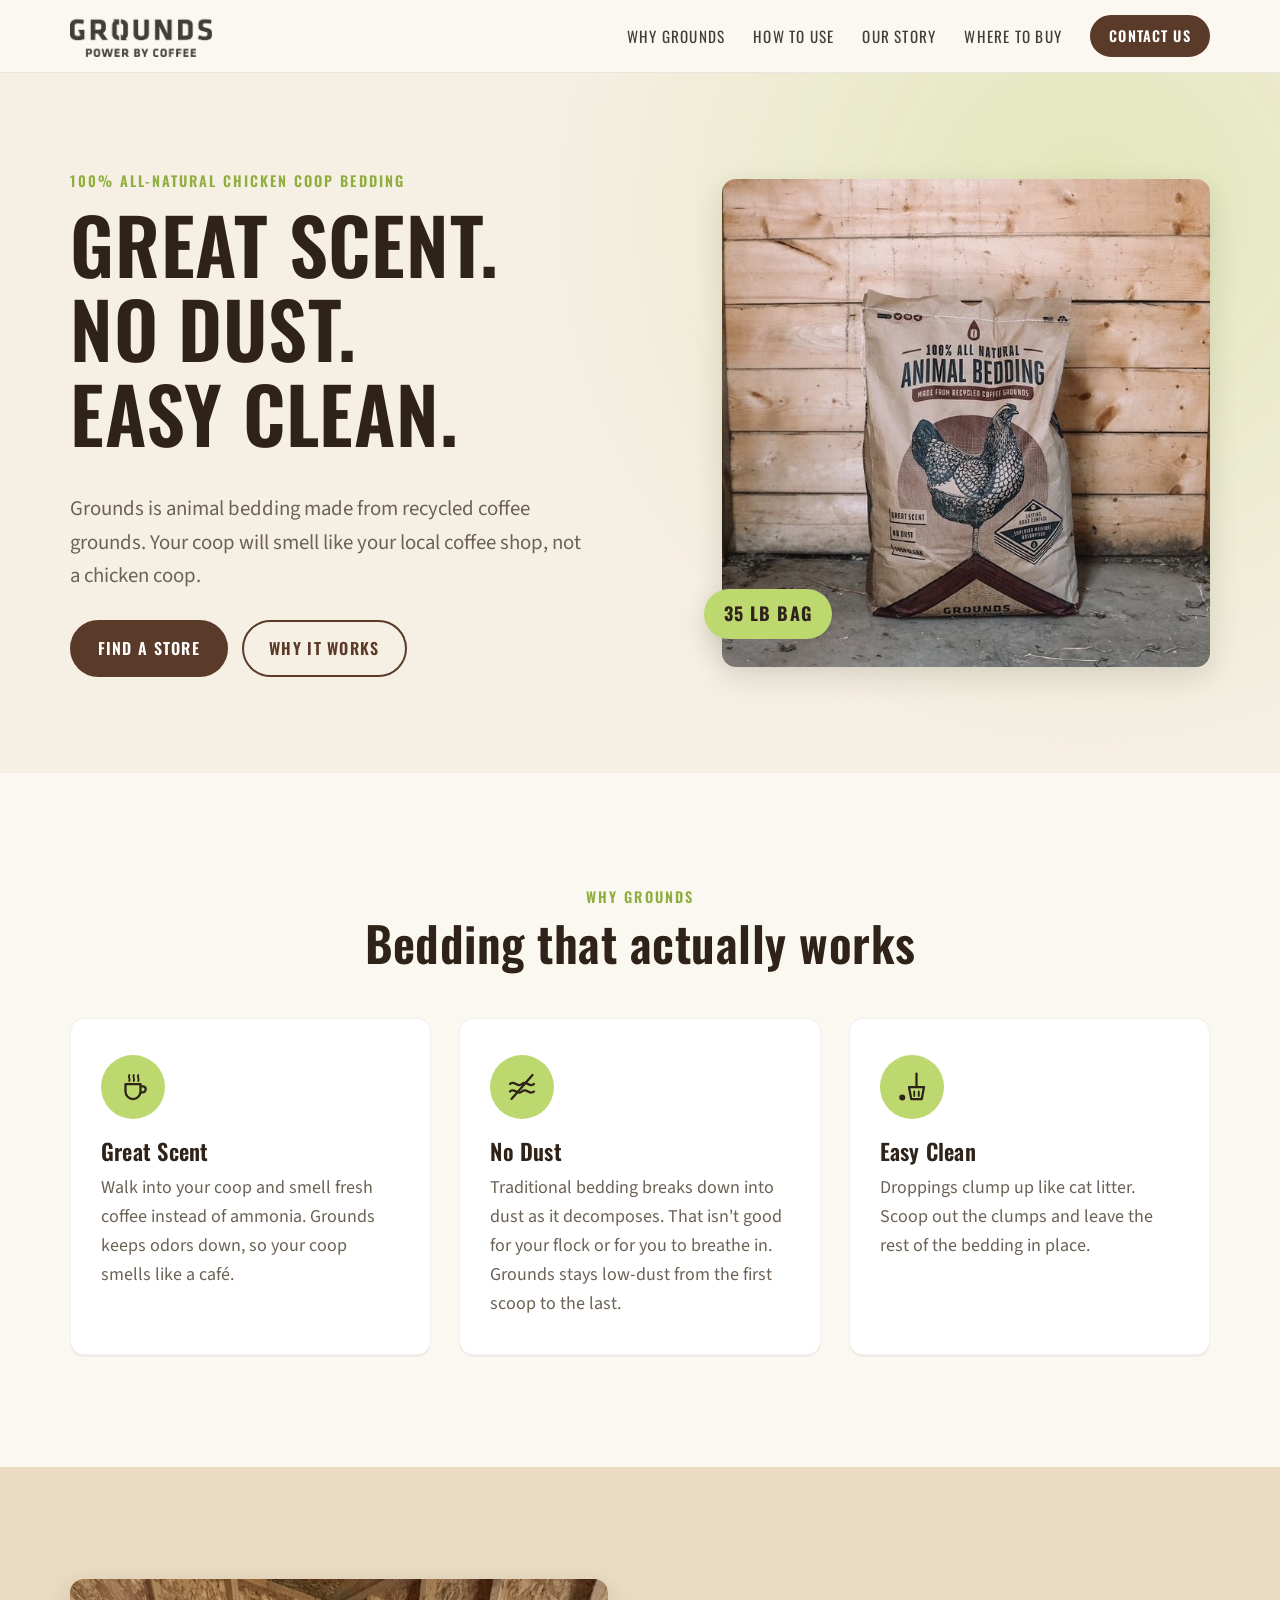
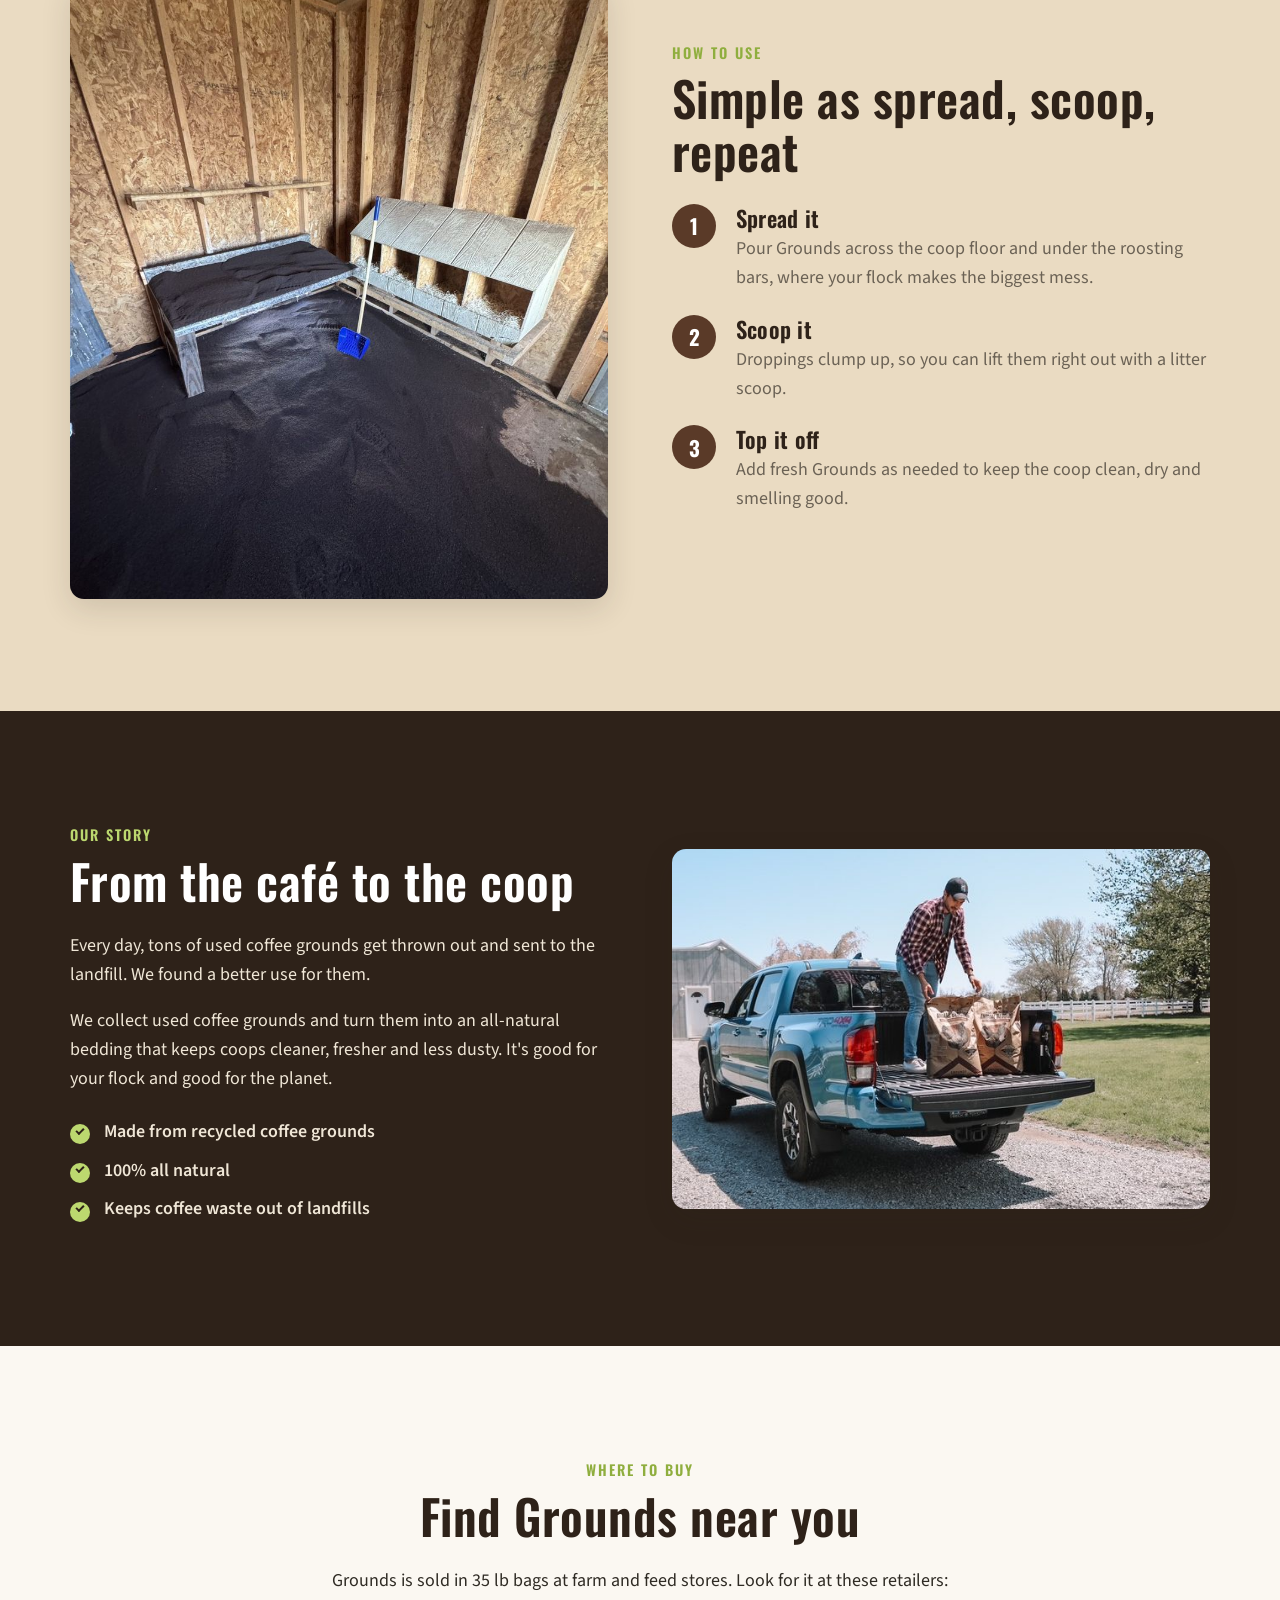
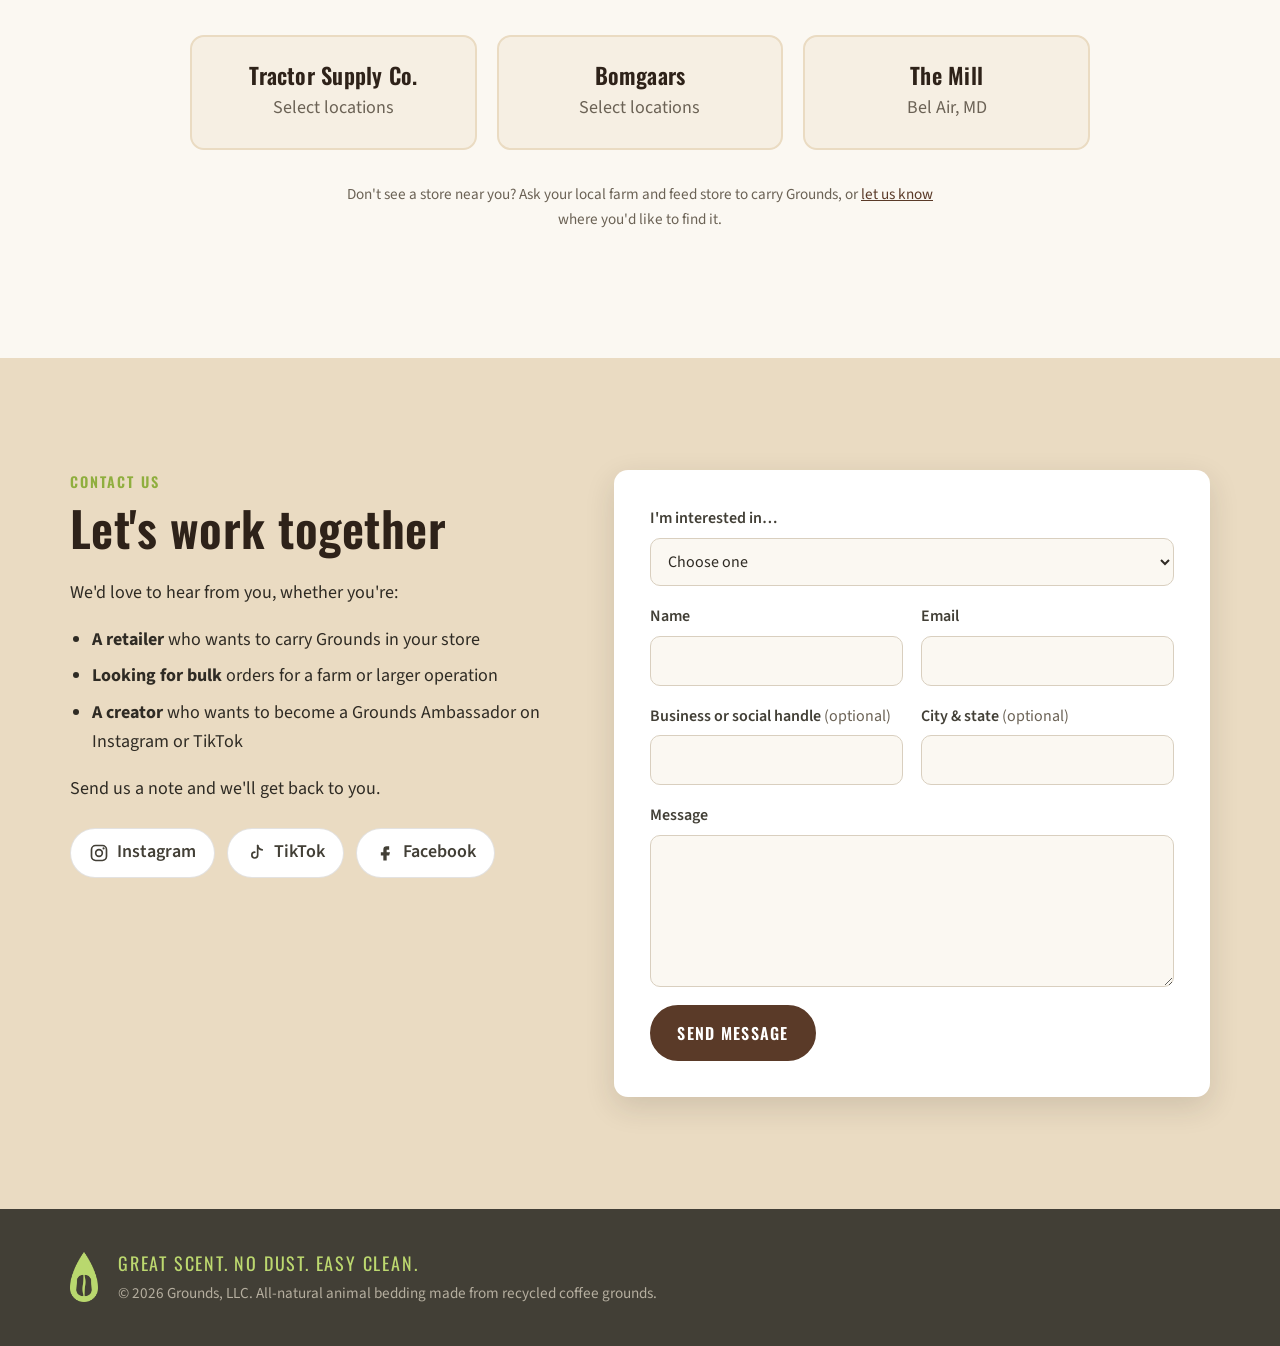
==== index.html @ e206a400 "Build first draft of Grounds Animal Bedding website Single-page site with hero, benefits, how-to-use" ====
<!doctype html>
<html lang="en">
<head>
  <meta charset="utf-8">
  <meta name="viewport" content="width=device-width, initial-scale=1">
  <title>Grounds Animal Bedding | Chicken Coop Bedding Made from Recycled Coffee Grounds</title>
  <meta name="description" content="Grounds is 100% all-natural chicken coop bedding made from recycled coffee grounds. Great scent, no dust, easy clean. Find it at your local farm and feed store.">
  <meta property="og:title" content="Grounds Animal Bedding | Great Scent. No Dust. Easy Clean.">
  <meta property="og:description" content="All-natural chicken coop bedding made from recycled coffee grounds.">
  <meta property="og:image" content="images/bag-in-barn.jpg">
  <link rel="icon" type="image/png" href="images/favicon.png">
  <link rel="apple-touch-icon" href="images/apple-touch-icon.png">
  <link rel="preconnect" href="https://fonts.googleapis.com">
  <link rel="preconnect" href="https://fonts.gstatic.com" crossorigin>
  <link href="https://fonts.googleapis.com/css2?family=Oswald:wght@500;600;700&family=Source+Sans+3:wght@400;600;700&display=swap" rel="stylesheet">
  <link rel="stylesheet" href="styles.css">
</head>
<body>

  <header class="site-header">
    <div class="wrap header-inner">
      <a href="#top" class="brand" aria-label="Grounds home">
        <img src="images/logo-wordmark.png" alt="Grounds — Power by Coffee" width="600" height="178">
      </a>
      <button class="menu-toggle" aria-expanded="false" aria-controls="site-nav">Menu</button>
      <nav id="site-nav" class="site-nav">
        <a href="#why">Why Grounds</a>
        <a href="#how">How to Use</a>
        <a href="#story">Our Story</a>
        <a href="#where">Where to Buy</a>
        <a href="#contact" class="btn btn-small">Contact Us</a>
      </nav>
    </div>
  </header>

  <main id="top">

    <!-- HERO -->
    <section class="hero">
      <div class="wrap hero-inner">
        <div class="hero-text">
          <p class="eyebrow">100% All-Natural Chicken Coop Bedding</p>
          <h1>Great Scent.<br>No Dust.<br>Easy Clean.</h1>
          <p class="lead">Grounds is animal bedding made from recycled coffee grounds. Your coop will smell like your local coffee shop, not a chicken coop.</p>
          <div class="hero-actions">
            <a href="#where" class="btn">Find a Store</a>
            <a href="#why" class="btn btn-ghost">Why It Works</a>
          </div>
        </div>
        <div class="hero-image">
          <img src="images/bag-in-barn.jpg" alt="A 35 lb bag of Grounds all-natural animal bedding in a barn" width="640" height="640">
          <span class="badge">35 lb bag</span>
        </div>
      </div>
    </section>

    <!-- BENEFITS -->
    <section id="why" class="section">
      <div class="wrap">
        <p class="eyebrow center">Why Grounds</p>
        <h2 class="center">Bedding that actually works</h2>
        <div class="benefits">
          <article class="benefit">
            <div class="benefit-icon" aria-hidden="true">
              <svg viewBox="0 0 48 48"><path d="M14 20h20v10a10 10 0 0 1-20 0z" fill="none" stroke="currentColor" stroke-width="3" stroke-linejoin="round"/><path d="M34 23h3a4 4 0 0 1 0 8h-3" fill="none" stroke="currentColor" stroke-width="3"/><path d="M19 8c-2 3 2 5 0 8M25 8c-2 3 2 5 0 8M31 8c-2 3 2 5 0 8" fill="none" stroke="currentColor" stroke-width="2.5" stroke-linecap="round"/></svg>
            </div>
            <h3>Great Scent</h3>
            <p>Walk into your coop and smell fresh coffee instead of ammonia. Grounds keeps odors down, so your coop smells like a café.</p>
          </article>
          <article class="benefit">
            <div class="benefit-icon" aria-hidden="true">
              <svg viewBox="0 0 48 48"><path d="M8 30c6-6 10 6 16 0s10 6 16 0" fill="none" stroke="currentColor" stroke-width="3" stroke-linecap="round"/><path d="M8 20c6-6 10 6 16 0s10 6 16 0" fill="none" stroke="currentColor" stroke-width="3" stroke-linecap="round"/><path d="M10 40 38 8" stroke="currentColor" stroke-width="3" stroke-linecap="round"/></svg>
            </div>
            <h3>No Dust</h3>
            <p>Traditional bedding breaks down into dust as it decomposes. That isn't good for your flock or for you to breathe in. Grounds stays low-dust from the first scoop to the last.</p>
          </article>
          <article class="benefit">
            <div class="benefit-icon" aria-hidden="true">
              <svg viewBox="0 0 48 48"><path d="M30 6v18" stroke="currentColor" stroke-width="3" stroke-linecap="round"/><path d="M20 24h20l-3 16H23z" fill="none" stroke="currentColor" stroke-width="3" stroke-linejoin="round"/><path d="M27 30v6M33 30v6" stroke="currentColor" stroke-width="2.5" stroke-linecap="round"/><circle cx="11" cy="38" r="4" fill="currentColor"/></svg>
            </div>
            <h3>Easy Clean</h3>
            <p>Droppings clump up like cat litter. Scoop out the clumps and leave the rest of the bedding in place.</p>
          </article>
        </div>
      </div>
    </section>

    <!-- HOW TO USE -->
    <section id="how" class="section section-kraft">
      <div class="wrap split">
        <div class="split-image">
          <img src="images/coop.jpg" alt="A chicken coop floor and roost board covered in dark Grounds bedding, with nesting boxes and a scoop" width="900" height="1200" loading="lazy">
        </div>
        <div class="split-text">
          <p class="eyebrow">How to Use</p>
          <h2>Simple as spread, scoop, repeat</h2>
          <ol class="steps">
            <li>
              <h3>Spread it</h3>
              <p>Pour Grounds across the coop floor and under the roosting bars, where your flock makes the biggest mess.</p>
            </li>
            <li>
              <h3>Scoop it</h3>
              <p>Droppings clump up, so you can lift them right out with a litter scoop.</p>
            </li>
            <li>
              <h3>Top it off</h3>
              <p>Add fresh Grounds as needed to keep the coop clean, dry and smelling good.</p>
            </li>
          </ol>
        </div>
      </div>
    </section>

    <!-- STORY -->
    <section id="story" class="section section-dark">
      <div class="wrap split split-reverse">
        <div class="split-text">
          <p class="eyebrow eyebrow-light">Our Story</p>
          <h2>From the café to the coop</h2>
          <p>Every day, tons of used coffee grounds get thrown out and sent to the landfill. We found a better use for them.</p>
          <p>We collect used coffee grounds and turn them into an all-natural bedding that keeps coops cleaner, fresher and less dusty. It's good for your flock and good for the planet.</p>
          <ul class="checks">
            <li>Made from recycled coffee grounds</li>
            <li>100% all natural</li>
            <li>Keeps coffee waste out of landfills</li>
          </ul>
        </div>
        <div class="split-image">
          <img src="images/truck.jpg" alt="Loading bags of Grounds animal bedding into a pickup truck at a farm" width="640" height="428" loading="lazy">
        </div>
      </div>
    </section>

    <!-- WHERE TO BUY -->
    <section id="where" class="section">
      <div class="wrap">
        <p class="eyebrow center">Where to Buy</p>
        <h2 class="center">Find Grounds near you</h2>
        <p class="center narrow">Grounds is sold in 35 lb bags at farm and feed stores. Look for it at these retailers:</p>
        <!-- EDIT: update this list as you add retailers -->
        <ul class="stores">
          <li class="store">
            <h3>Tractor Supply Co.</h3>
            <p>Select locations</p>
          </li>
          <li class="store">
            <h3>Bomgaars</h3>
            <p>Select locations</p>
          </li>
          <li class="store">
            <h3>The Mill</h3>
            <p>Bel Air, MD</p>
          </li>
        </ul>
        <p class="center narrow small">Don't see a store near you? Ask your local farm and feed store to carry Grounds, or <a href="#contact">let us know</a> where you'd like to find it.</p>
      </div>
    </section>

    <!-- CONTACT -->
    <section id="contact" class="section section-kraft">
      <div class="wrap contact">
        <div class="contact-intro">
          <p class="eyebrow">Contact Us</p>
          <h2>Let's work together</h2>
          <p>We'd love to hear from you, whether you're:</p>
          <ul class="paths">
            <li><strong>A retailer</strong> who wants to carry Grounds in your store</li>
            <li><strong>Looking for bulk</strong> orders for a farm or larger operation</li>
            <li><strong>A creator</strong> who wants to become a Grounds Ambassador on Instagram or TikTok</li>
          </ul>
          <p>Send us a note and we'll get back to you.</p>
          <div class="social">
            <!-- EDIT: replace # with your real profile links -->
            <a href="#" aria-label="Grounds on Instagram">
              <svg viewBox="0 0 24 24"><rect x="3" y="3" width="18" height="18" rx="5" fill="none" stroke="currentColor" stroke-width="2"/><circle cx="12" cy="12" r="4" fill="none" stroke="currentColor" stroke-width="2"/><circle cx="17.5" cy="6.5" r="1.3" fill="currentColor"/></svg>
              Instagram
            </a>
            <a href="#" aria-label="Grounds on TikTok">
              <svg viewBox="0 0 24 24"><path d="M14 3v11.5a3.5 3.5 0 1 1-3.5-3.5" fill="none" stroke="currentColor" stroke-width="2" stroke-linecap="round"/><path d="M14 3c.5 3 2.5 5 5.5 5.2" fill="none" stroke="currentColor" stroke-width="2" stroke-linecap="round"/></svg>
              TikTok
            </a>
            <a href="#" aria-label="Grounds on Facebook">
              <svg viewBox="0 0 24 24"><path d="M14 8h3V4h-3a4 4 0 0 0-4 4v3H7v4h3v6h4v-6h3l1-4h-4V8z" fill="currentColor"/></svg>
              Facebook
            </a>
          </div>
        </div>

        <form class="contact-form" name="contact" method="POST" action="/thanks.html" data-netlify="true" netlify-honeypot="company-website">
          <input type="hidden" name="form-name" value="contact">
          <p class="hidden-field"><label>Leave this empty: <input name="company-website"></label></p>

          <label>
            I'm interested in…
            <select name="interest" required>
              <option value="" disabled selected>Choose one</option>
              <option>Selling Grounds in my store</option>
              <option>Bulk orders</option>
              <option>Becoming an ambassador</option>
              <option>Something else</option>
            </select>
          </label>
          <div class="form-row">
            <label>Name <input type="text" name="name" autocomplete="name" required></label>
            <label>Email <input type="email" name="email" autocomplete="email" required></label>
          </div>
          <div class="form-row">
            <label><span>Business or social handle <span class="opt">(optional)</span></span> <input type="text" name="business"></label>
            <label><span>City &amp; state <span class="opt">(optional)</span></span> <input type="text" name="location" autocomplete="address-level2"></label>
          </div>
          <label>Message <textarea name="message" rows="5" required></textarea></label>
          <button type="submit" class="btn">Send Message</button>
        </form>
      </div>
    </section>

  </main>

  <footer class="site-footer">
    <div class="wrap footer-inner">
      <img src="images/logo-mark.png" alt="" class="footer-mark" width="200" height="356">
      <div>
        <p class="footer-motto">Great Scent. No Dust. Easy Clean.</p>
        <p class="small">&copy; <span id="year">2026</span> Grounds, LLC. All-natural animal bedding made from recycled coffee grounds.</p>
      </div>
    </div>
  </footer>

  <script>
    // Mobile menu
    const toggle = document.querySelector('.menu-toggle');
    const nav = document.getElementById('site-nav');
    toggle.addEventListener('click', () => {
      const open = nav.classList.toggle('open');
      toggle.setAttribute('aria-expanded', open);
    });
    nav.querySelectorAll('a').forEach(a => a.addEventListener('click', () => {
      nav.classList.remove('open');
      toggle.setAttribute('aria-expanded', 'false');
    }));
    document.getElementById('year').textContent = new Date().getFullYear();
  </script>
</body>
</html>
---- styles.css ----
/* ==========================================================
   Grounds Animal Bedding — site styles
   Brand colours pulled from the logo and the bag.
   ========================================================== */
:root {
  --charcoal: #423f36;   /* logo wordmark */
  --coffee: #5a3a28;     /* bag banner brown */
  --coffee-dark: #2e2219;
  --lime: #bcd86f;       /* logo drop */
  --lime-dark: #8fae3e;
  --kraft: #eadbc2;      /* bag paper */
  --kraft-light: #f6efe3;
  --cream: #fbf8f2;
  --text: #2f2b24;
  --muted: #6b6255;
  --radius: 14px;
  --shadow: 0 10px 30px rgba(46, 34, 25, .14);
  --head: "Oswald", "Arial Narrow", sans-serif;
  --body: "Source Sans 3", system-ui, -apple-system, "Segoe UI", sans-serif;
}

*, *::before, *::after { box-sizing: border-box; }
html { scroll-behavior: smooth; scroll-padding-top: 80px; }
body {
  margin: 0;
  font-family: var(--body);
  font-size: 1.125rem;
  line-height: 1.6;
  color: var(--text);
  background: var(--cream);
}
img { max-width: 100%; height: auto; display: block; }
a { color: var(--coffee); }
h1, h2, h3 {
  font-family: var(--head);
  font-weight: 600;
  line-height: 1.1;
  color: var(--coffee-dark);
  margin: 0 0 .5em;
  letter-spacing: .01em;
}
h1 { font-size: clamp(2.8rem, 7vw, 4.8rem); text-transform: uppercase; }
h2 { font-size: clamp(2rem, 4.5vw, 3rem); }
h3 { font-size: 1.4rem; }
p { margin: 0 0 1em; }

.wrap { width: min(1140px, 100% - 32px); margin-inline: auto; }
.center { text-align: center; }
.narrow { max-width: 620px; margin-inline: auto; }
.small { font-size: .95rem; color: var(--muted); }

.eyebrow {
  font-family: var(--head);
  text-transform: uppercase;
  letter-spacing: .14em;
  font-size: .9rem;
  font-weight: 600;
  color: var(--lime-dark);
  margin-bottom: .6em;
}
.eyebrow-light { color: var(--lime); }

/* Buttons */
.btn {
  display: inline-block;
  font-family: var(--head);
  text-transform: uppercase;
  letter-spacing: .08em;
  font-weight: 600;
  font-size: 1rem;
  padding: .85em 1.6em;
  border-radius: 999px;
  border: 2px solid var(--coffee);
  background: var(--coffee);
  color: #fff;
  text-decoration: none;
  cursor: pointer;
  transition: background .2s, color .2s, transform .2s;
}
.btn:hover { background: var(--coffee-dark); border-color: var(--coffee-dark); transform: translateY(-1px); }
.btn-ghost { background: transparent; color: var(--coffee); }
.btn-ghost:hover { background: var(--coffee); color: #fff; }
.btn-small { padding: .55em 1.2em; font-size: .9rem; }

/* Header */
.site-header {
  position: sticky; top: 0; z-index: 10;
  background: rgba(251, 248, 242, .95);
  backdrop-filter: blur(6px);
  border-bottom: 1px solid rgba(66, 63, 54, .1);
}
.header-inner { display: flex; align-items: center; justify-content: space-between; height: 72px; }
.brand img { height: 42px; width: auto; }
.site-nav { display: flex; align-items: center; gap: 28px; }
.site-nav a:not(.btn) {
  font-family: var(--head); text-transform: uppercase; letter-spacing: .08em;
  font-size: .95rem; color: var(--charcoal); text-decoration: none;
}
.site-nav a:not(.btn):hover { color: var(--lime-dark); }
.site-nav .btn { color: #fff; }
.menu-toggle {
  display: none;
  font-family: var(--head); text-transform: uppercase; letter-spacing: .08em;
  background: none; border: 2px solid var(--charcoal); border-radius: 8px;
  padding: .4em .9em; color: var(--charcoal); font-size: .95rem; cursor: pointer;
}

/* Hero */
.hero {
  background:
    radial-gradient(circle at 85% 20%, rgba(188, 216, 111, .35), transparent 45%),
    var(--kraft-light);
  padding: clamp(48px, 8vw, 96px) 0;
}
.hero-inner { display: grid; grid-template-columns: 1.1fr .9fr; gap: 56px; align-items: center; }
.lead { font-size: 1.3rem; color: var(--muted); max-width: 520px; }
.hero-actions { display: flex; flex-wrap: wrap; gap: 14px; margin-top: 28px; }
.hero-image { position: relative; }
.hero-image img { border-radius: var(--radius); box-shadow: var(--shadow); width: 100%; }
.badge {
  position: absolute; left: -18px; bottom: 28px;
  background: var(--lime); color: var(--coffee-dark);
  font-family: var(--head); font-weight: 700; text-transform: uppercase; letter-spacing: .06em;
  padding: .6em 1.1em; border-radius: 999px; box-shadow: var(--shadow);
}

/* Sections */
.section { padding: clamp(64px, 9vw, 112px) 0; }
.section-kraft { background: var(--kraft); }
.section-dark { background: var(--coffee-dark); color: #efe6d6; }
.section-dark h2 { color: #fff; }

/* Benefits */
.benefits { display: grid; grid-template-columns: repeat(3, 1fr); gap: 28px; margin-top: 48px; }
.benefit {
  background: #fff; border-radius: var(--radius); padding: 36px 30px;
  box-shadow: 0 2px 0 rgba(66, 63, 54, .06); border: 1px solid rgba(66, 63, 54, .08);
}
.benefit p { color: var(--muted); margin: 0; }
.benefit-icon {
  width: 64px; height: 64px; border-radius: 50%;
  background: var(--lime); color: var(--coffee-dark);
  display: grid; place-items: center; margin-bottom: 20px;
}
.benefit-icon svg { width: 36px; height: 36px; }

/* Split layout */
.split { display: grid; grid-template-columns: 1fr 1fr; gap: 64px; align-items: center; }
.split-image img { border-radius: var(--radius); box-shadow: var(--shadow); width: 100%; }
#how .split-image img { max-height: 620px; object-fit: cover; }

.steps { list-style: none; padding: 0; margin: 28px 0 0; counter-reset: step; }
.steps li { position: relative; padding-left: 64px; margin-bottom: 24px; counter-increment: step; }
.steps li::before {
  content: counter(step);
  position: absolute; left: 0; top: -2px;
  width: 44px; height: 44px; border-radius: 50%;
  background: var(--coffee); color: #fff;
  font-family: var(--head); font-weight: 700; font-size: 1.3rem;
  display: grid; place-items: center;
}
.steps h3 { margin-bottom: .2em; }
.steps p { margin: 0; color: var(--muted); }

.checks { list-style: none; padding: 0; margin: 24px 0 0; }
.checks li { padding-left: 34px; position: relative; margin-bottom: 10px; font-weight: 600; }
.checks li::before {
  content: ""; position: absolute; left: 0; top: .35em;
  width: 20px; height: 20px; border-radius: 50%; background: var(--lime);
  -webkit-mask: none;
}
.checks li::after {
  content: ""; position: absolute; left: 6px; top: .55em;
  width: 8px; height: 5px; border-left: 2.5px solid var(--coffee-dark); border-bottom: 2.5px solid var(--coffee-dark);
  transform: rotate(-45deg);
}

/* Stores */
.stores {
  list-style: none; padding: 0; margin: 40px auto 32px;
  display: grid; grid-template-columns: repeat(auto-fit, minmax(220px, 1fr)); gap: 20px;
  max-width: 900px;
}
.store {
  background: var(--kraft-light); border: 2px solid var(--kraft);
  border-radius: var(--radius); padding: 26px; text-align: center;
}
.store h3 { margin-bottom: .25em; }
.store p { margin: 0; color: var(--muted); }

/* Contact */
.contact { display: grid; grid-template-columns: .9fr 1.1fr; gap: 56px; align-items: start; }
.paths { padding-left: 1.2em; margin: 0 0 1em; }
.paths li { margin-bottom: 8px; }
.social { display: flex; flex-wrap: wrap; gap: 12px; margin-top: 24px; }
.social a {
  display: inline-flex; align-items: center; gap: 8px;
  background: #fff; color: var(--charcoal); text-decoration: none;
  padding: .55em 1em; border-radius: 999px; font-weight: 600;
  border: 1px solid rgba(66, 63, 54, .15);
}
.social a:hover { background: var(--charcoal); color: #fff; }
.social svg { width: 20px; height: 20px; }

.contact-form {
  background: #fff; border-radius: var(--radius); padding: 36px; box-shadow: var(--shadow);
  display: grid; gap: 18px;
}
.contact-form label { display: grid; gap: 6px; font-weight: 600; font-size: 1rem; color: var(--charcoal); }
.contact-form .opt { font-weight: 400; color: var(--muted); }
.contact-form input, .contact-form select, .contact-form textarea {
  font: inherit; font-weight: 400; color: var(--text);
  padding: .7em .85em; border: 1.5px solid #d9cfbf; border-radius: 10px; background: var(--cream);
  width: 100%;
}
.contact-form input:focus, .contact-form select:focus, .contact-form textarea:focus {
  outline: none; border-color: var(--lime-dark); box-shadow: 0 0 0 3px rgba(188, 216, 111, .4);
}
.form-row { display: grid; grid-template-columns: 1fr 1fr; gap: 18px; }
.contact-form .btn { justify-self: start; }
.hidden-field { position: absolute; left: -9999px; }

/* Footer */
.site-footer { background: var(--charcoal); color: #d8d2c4; padding: 40px 0; }
.footer-inner { display: flex; align-items: center; gap: 20px; }
.footer-mark { width: 28px; height: auto; }
.footer-motto { font-family: var(--head); text-transform: uppercase; letter-spacing: .1em; color: var(--lime); margin: 0 0 4px; }
.site-footer .small { color: #b5ae9f; margin: 0; }

/* ---------- Responsive ---------- */
@media (max-width: 900px) {
  .hero-inner, .split, .contact { grid-template-columns: 1fr; gap: 40px; }
  .hero-image { max-width: 460px; }
  .benefits { grid-template-columns: 1fr; }
  .split-reverse .split-image { order: -1; }
  #how .split-image img { max-height: 420px; }
}
@media (max-width: 760px) {
  .menu-toggle { display: block; }
  .site-nav {
    display: none; position: absolute; top: 72px; left: 0; right: 0;
    flex-direction: column; gap: 0; background: var(--cream);
    border-bottom: 1px solid rgba(66, 63, 54, .1); padding: 8px 16px 20px;
  }
  .site-nav.open { display: flex; }
  .site-nav a:not(.btn) { padding: 14px 0; width: 100%; border-bottom: 1px solid rgba(66, 63, 54, .08); }
  .site-nav .btn { margin-top: 14px; }
  .form-row { grid-template-columns: 1fr; }
  .contact-form { padding: 24px; }
  .badge { left: 12px; }
}
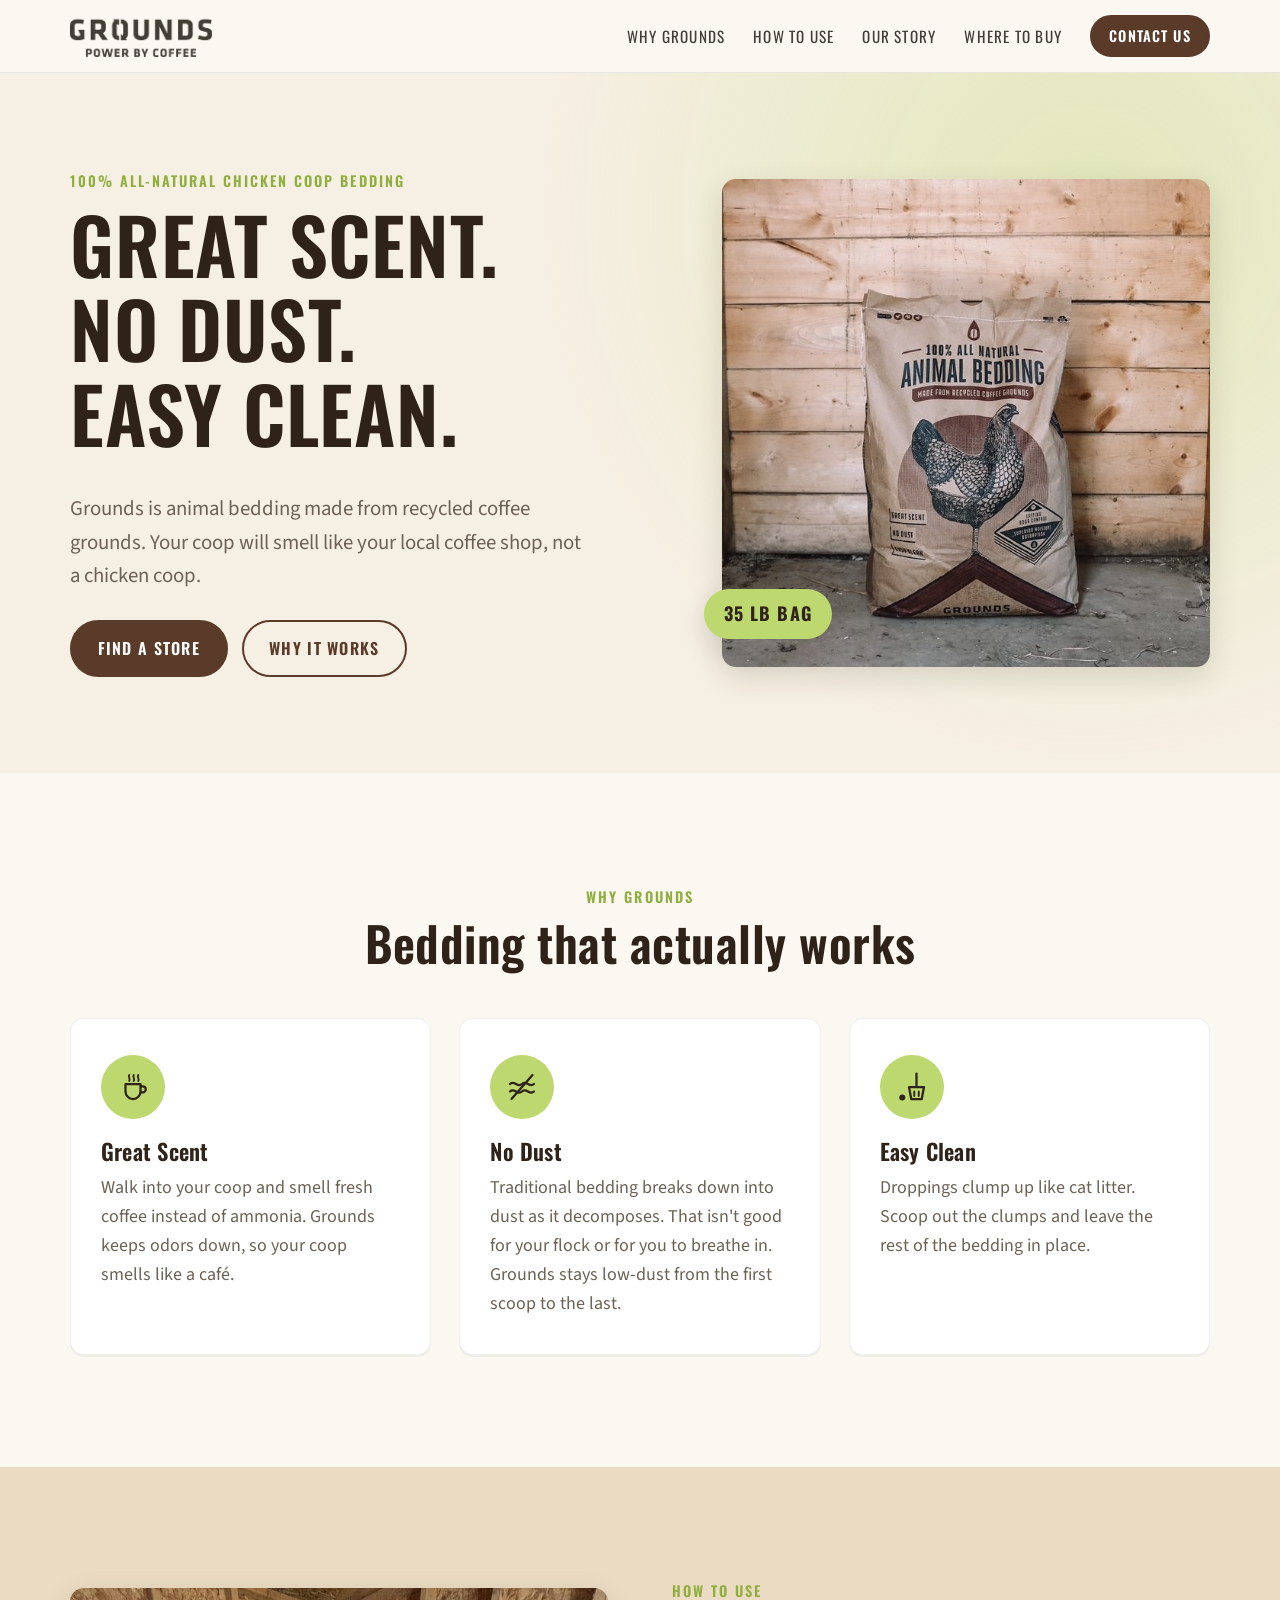
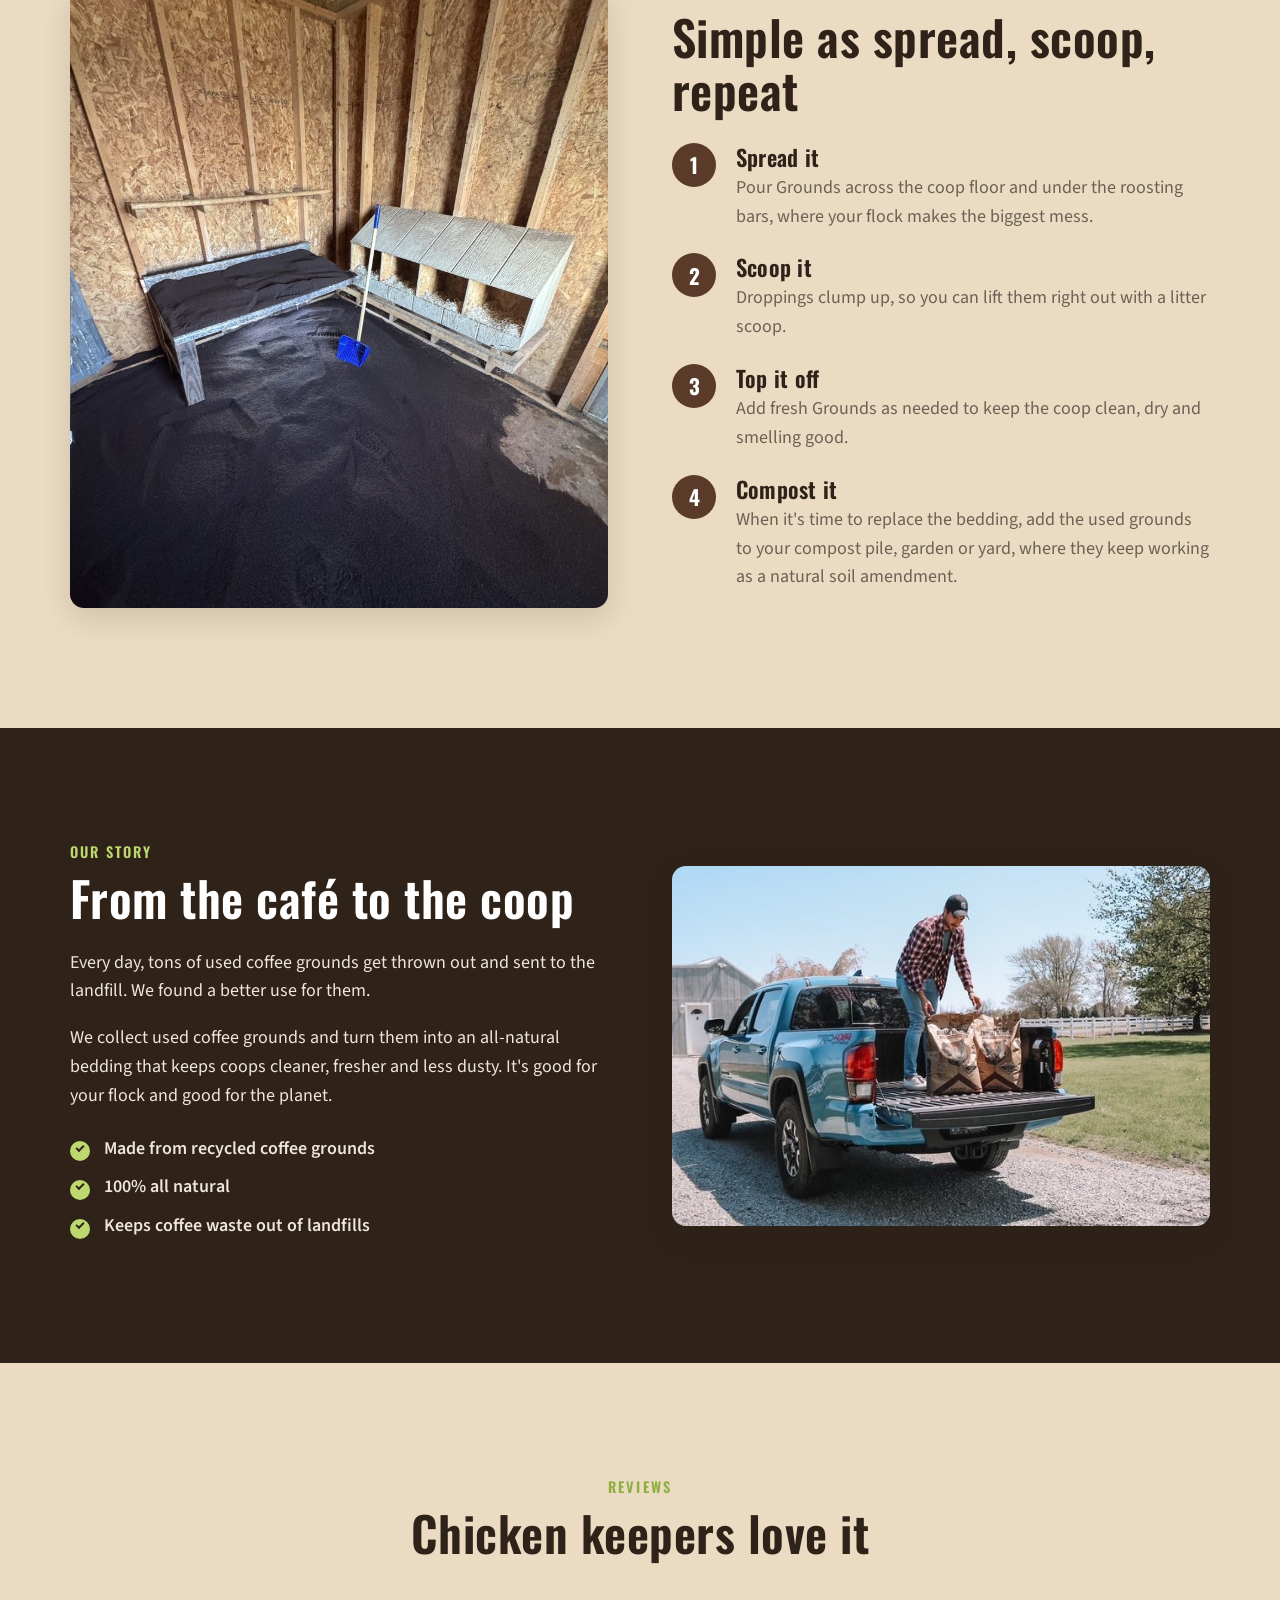
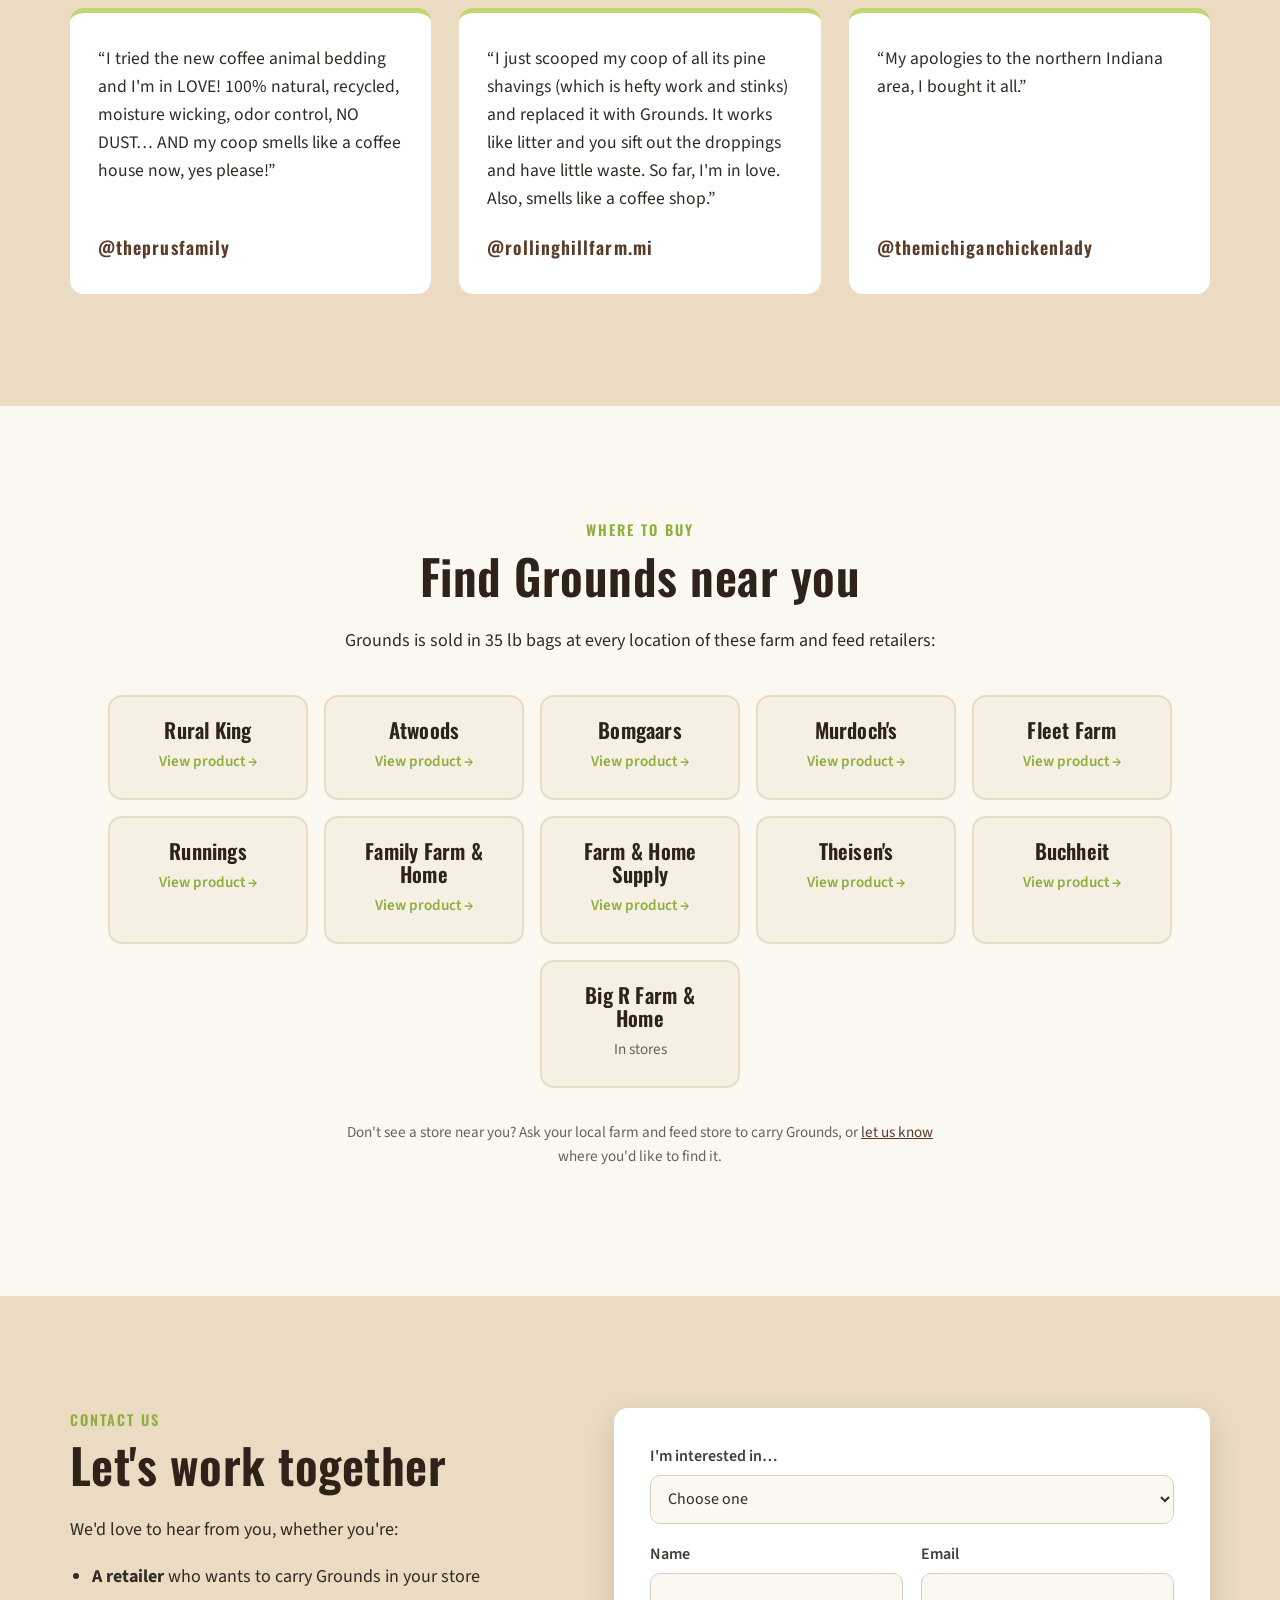
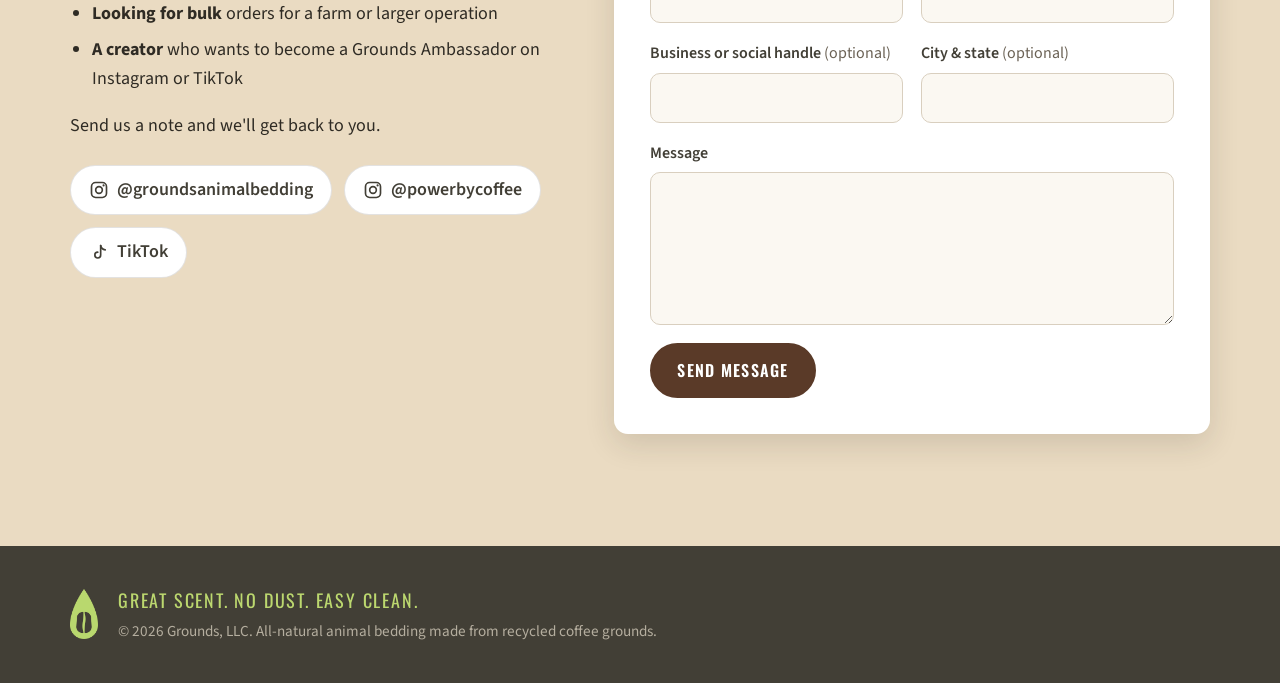
==== commit b034b41b: "Use real retailer list, social links and customer reviews from current site Co-Authored-By: Claude O" ====
--- a/index.html
+++ b/index.html
@@ -107,6 +107,10 @@
               <h3>Top it off</h3>
               <p>Add fresh Grounds as needed to keep the coop clean, dry and smelling good.</p>
             </li>
+            <li>
+              <h3>Compost it</h3>
+              <p>When it's time to replace the bedding, add the used grounds to your compost pile, garden or yard, where they keep working as a natural soil amendment.</p>
+            </li>
           </ol>
         </div>
       </div>
@@ -132,26 +136,47 @@
       </div>
     </section>
 
+    <!-- REVIEWS -->
+    <section id="reviews" class="section section-kraft">
+      <div class="wrap">
+        <p class="eyebrow center">Reviews</p>
+        <h2 class="center">Chicken keepers love it</h2>
+        <div class="reviews">
+          <figure class="review">
+            <blockquote>&ldquo;I tried the new coffee animal bedding and I'm in LOVE! 100% natural, recycled, moisture wicking, odor control, NO DUST&hellip; AND my coop smells like a coffee house now, yes please!&rdquo;</blockquote>
+            <figcaption>@theprusfamily</figcaption>
+          </figure>
+          <figure class="review">
+            <blockquote>&ldquo;I just scooped my coop of all its pine shavings (which is hefty work and stinks) and replaced it with Grounds. It works like litter and you sift out the droppings and have little waste. So far, I'm in love. Also, smells like a coffee shop.&rdquo;</blockquote>
+            <figcaption>@rollinghillfarm.mi</figcaption>
+          </figure>
+          <figure class="review">
+            <blockquote>&ldquo;My apologies to the northern Indiana area, I bought it all.&rdquo;</blockquote>
+            <figcaption>@themichiganchickenlady</figcaption>
+          </figure>
+        </div>
+      </div>
+    </section>
+
     <!-- WHERE TO BUY -->
     <section id="where" class="section">
       <div class="wrap">
         <p class="eyebrow center">Where to Buy</p>
         <h2 class="center">Find Grounds near you</h2>
-        <p class="center narrow">Grounds is sold in 35 lb bags at farm and feed stores. Look for it at these retailers:</p>
+        <p class="center narrow">Grounds is sold in 35 lb bags at every location of these farm and feed retailers:</p>
         <!-- EDIT: update this list as you add retailers -->
         <ul class="stores">
-          <li class="store">
-            <h3>Tractor Supply Co.</h3>
-            <p>Select locations</p>
-          </li>
-          <li class="store">
-            <h3>Bomgaars</h3>
-            <p>Select locations</p>
-          </li>
-          <li class="store">
-            <h3>The Mill</h3>
-            <p>Bel Air, MD</p>
-          </li>
+          <li class="store"><a href="https://www.ruralking.com/grounds-recycled-coffee-animal-bedding-35-lbs-f3500000" target="_blank" rel="noopener"><h3>Rural King</h3><span>View product &rarr;</span></a></li>
+          <li class="store"><a href="https://www.atwoods.com/farm-animals/farm-animal-care/bedding--straw/grounds-animal-coffee-bedding--35-lb/" target="_blank" rel="noopener"><h3>Atwoods</h3><span>View product &rarr;</span></a></li>
+          <li class="store"><a href="https://www.bomgaars.com/oi-75280.html" target="_blank" rel="noopener"><h3>Bomgaars</h3><span>View product &rarr;</span></a></li>
+          <li class="store"><a href="https://www.murdochs.com/products/pets-livestock/chicken-poultry-supplies/poultry-coops-accessories/bedding-odor-control/grounds-100-all-natural-animal-bedding/" target="_blank" rel="noopener"><h3>Murdoch's</h3><span>View product &rarr;</span></a></li>
+          <li class="store"><a href="https://www.fleetfarm.com/detail/grounds-coffee-animal-bedding-35-lbs/0000101990512" target="_blank" rel="noopener"><h3>Fleet Farm</h3><span>View product &rarr;</span></a></li>
+          <li class="store"><a href="https://www.runnings.com/grounds-animal-coffee-bedding-35-lbs-98000009.html" target="_blank" rel="noopener"><h3>Runnings</h3><span>View product &rarr;</span></a></li>
+          <li class="store"><a href="https://www.familyfarmandhome.com/grounds-coffee-animal-bedding-35-lb-bag.html" target="_blank" rel="noopener"><h3>Family Farm &amp; Home</h3><span>View product &rarr;</span></a></li>
+          <li class="store"><a href="https://www.farmandhomesupply.com/grounds-recycled-coffee-animal-bedding-35lbs.html" target="_blank" rel="noopener"><h3>Farm &amp; Home Supply</h3><span>View product &rarr;</span></a></li>
+          <li class="store"><a href="https://www.theisens.com/products/grounds-llc-recycled-coffee-animal-bedding35-lbs" target="_blank" rel="noopener"><h3>Theisen's</h3><span>View product &rarr;</span></a></li>
+          <li class="store"><a href="https://www.buchheits.com/p/grounds-recycled-coffee-grounds-animal-bedding-1-cu-ft" target="_blank" rel="noopener"><h3>Buchheit</h3><span>View product &rarr;</span></a></li>
+          <li class="store"><div><h3>Big R Farm &amp; Home</h3><span>In stores</span></div></li>
         </ul>
         <p class="center narrow small">Don't see a store near you? Ask your local farm and feed store to carry Grounds, or <a href="#contact">let us know</a> where you'd like to find it.</p>
       </div>
@@ -171,18 +196,18 @@
           </ul>
           <p>Send us a note and we'll get back to you.</p>
           <div class="social">
-            <!-- EDIT: replace # with your real profile links -->
-            <a href="#" aria-label="Grounds on Instagram">
+            <!-- EDIT: social profile links -->
+            <a href="https://www.instagram.com/groundsanimalbedding/" target="_blank" rel="noopener" aria-label="Grounds Animal Bedding on Instagram">
               <svg viewBox="0 0 24 24"><rect x="3" y="3" width="18" height="18" rx="5" fill="none" stroke="currentColor" stroke-width="2"/><circle cx="12" cy="12" r="4" fill="none" stroke="currentColor" stroke-width="2"/><circle cx="17.5" cy="6.5" r="1.3" fill="currentColor"/></svg>
-              Instagram
+              @groundsanimalbedding
             </a>
-            <a href="#" aria-label="Grounds on TikTok">
+            <a href="https://www.instagram.com/powerbycoffee/" target="_blank" rel="noopener" aria-label="Power by Coffee on Instagram">
+              <svg viewBox="0 0 24 24"><rect x="3" y="3" width="18" height="18" rx="5" fill="none" stroke="currentColor" stroke-width="2"/><circle cx="12" cy="12" r="4" fill="none" stroke="currentColor" stroke-width="2"/><circle cx="17.5" cy="6.5" r="1.3" fill="currentColor"/></svg>
+              @powerbycoffee
+            </a>
+            <a href="https://www.tiktok.com/@powerbycoffee" target="_blank" rel="noopener" aria-label="Grounds on TikTok">
               <svg viewBox="0 0 24 24"><path d="M14 3v11.5a3.5 3.5 0 1 1-3.5-3.5" fill="none" stroke="currentColor" stroke-width="2" stroke-linecap="round"/><path d="M14 3c.5 3 2.5 5 5.5 5.2" fill="none" stroke="currentColor" stroke-width="2" stroke-linecap="round"/></svg>
               TikTok
-            </a>
-            <a href="#" aria-label="Grounds on Facebook">
-              <svg viewBox="0 0 24 24"><path d="M14 8h3V4h-3a4 4 0 0 0-4 4v3H7v4h3v6h4v-6h3l1-4h-4V8z" fill="currentColor"/></svg>
-              Facebook
             </a>
           </div>
         </div>
--- a/styles.css
+++ b/styles.css
@@ -178,15 +178,31 @@
 /* Stores */
 .stores {
   list-style: none; padding: 0; margin: 40px auto 32px;
-  display: grid; grid-template-columns: repeat(auto-fit, minmax(220px, 1fr)); gap: 20px;
-  max-width: 900px;
-}
-.store {
+  display: flex; flex-wrap: wrap; justify-content: center; gap: 16px;
+}
+.store > a, .store > div {
+  display: block; height: 100%;
   background: var(--kraft-light); border: 2px solid var(--kraft);
-  border-radius: var(--radius); padding: 26px; text-align: center;
-}
-.store h3 { margin-bottom: .25em; }
-.store p { margin: 0; color: var(--muted); }
+  border-radius: var(--radius); padding: 22px; text-align: center;
+  text-decoration: none; transition: border-color .2s, transform .2s;
+}
+.store > a:hover { border-color: var(--lime-dark); transform: translateY(-2px); }
+.store h3 { margin-bottom: .25em; font-size: 1.3rem; }
+.store span { font-size: .95rem; color: var(--muted); }
+.store > a span { color: var(--lime-dark); font-weight: 600; }
+
+.store { flex: 0 1 200px; }
+@media (max-width: 480px) { .store { flex-basis: calc(50% - 8px); } }
+
+/* Reviews */
+.reviews { display: grid; grid-template-columns: repeat(3, 1fr); gap: 28px; margin-top: 48px; }
+.review {
+  margin: 0; background: #fff; border-radius: var(--radius); padding: 32px 28px;
+  display: flex; flex-direction: column; justify-content: space-between; gap: 20px;
+  border-top: 5px solid var(--lime);
+}
+.review blockquote { margin: 0; font-size: 1.1rem; }
+.review figcaption { font-family: var(--head); letter-spacing: .06em; color: var(--coffee); font-weight: 600; }
 
 /* Contact */
 .contact { display: grid; grid-template-columns: .9fr 1.1fr; gap: 56px; align-items: start; }
@@ -231,7 +247,7 @@
 @media (max-width: 900px) {
   .hero-inner, .split, .contact { grid-template-columns: 1fr; gap: 40px; }
   .hero-image { max-width: 460px; }
-  .benefits { grid-template-columns: 1fr; }
+  .benefits, .reviews { grid-template-columns: 1fr; }
   .split-reverse .split-image { order: -1; }
   #how .split-image img { max-height: 420px; }
 }
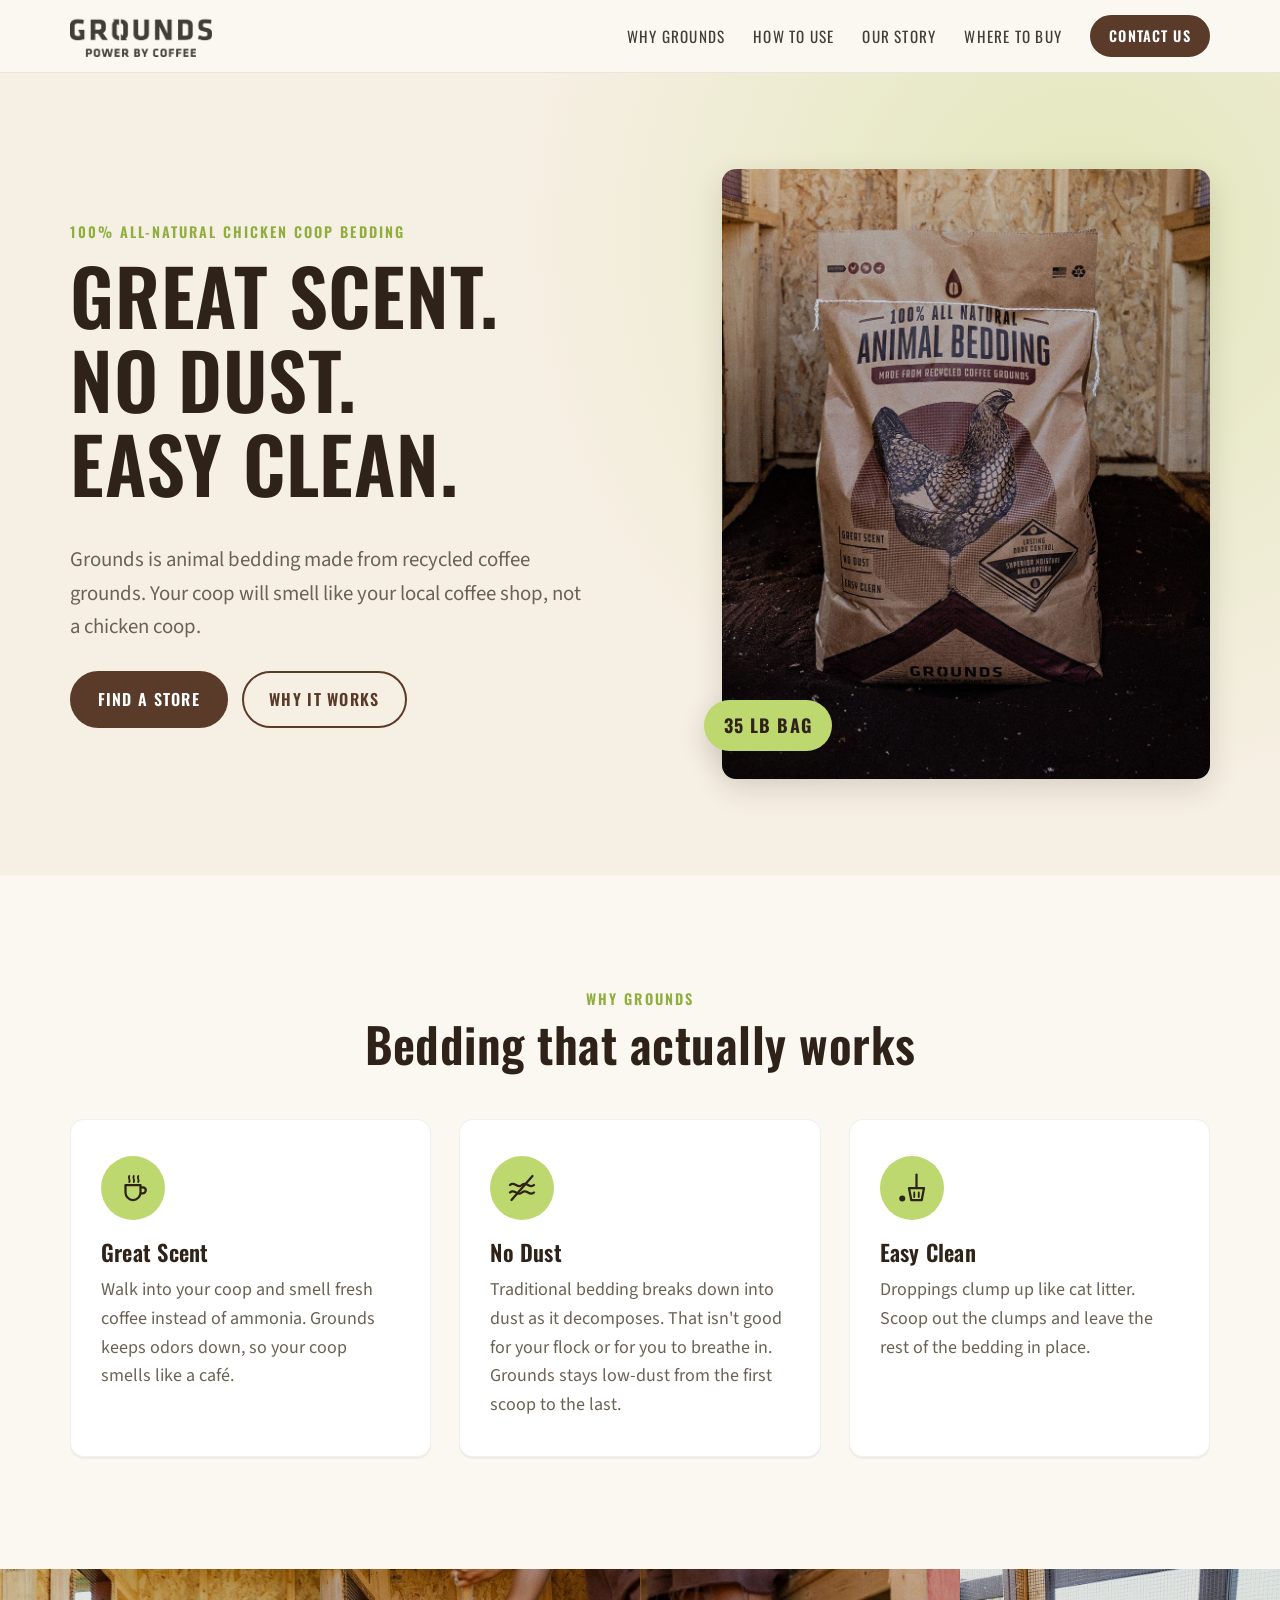
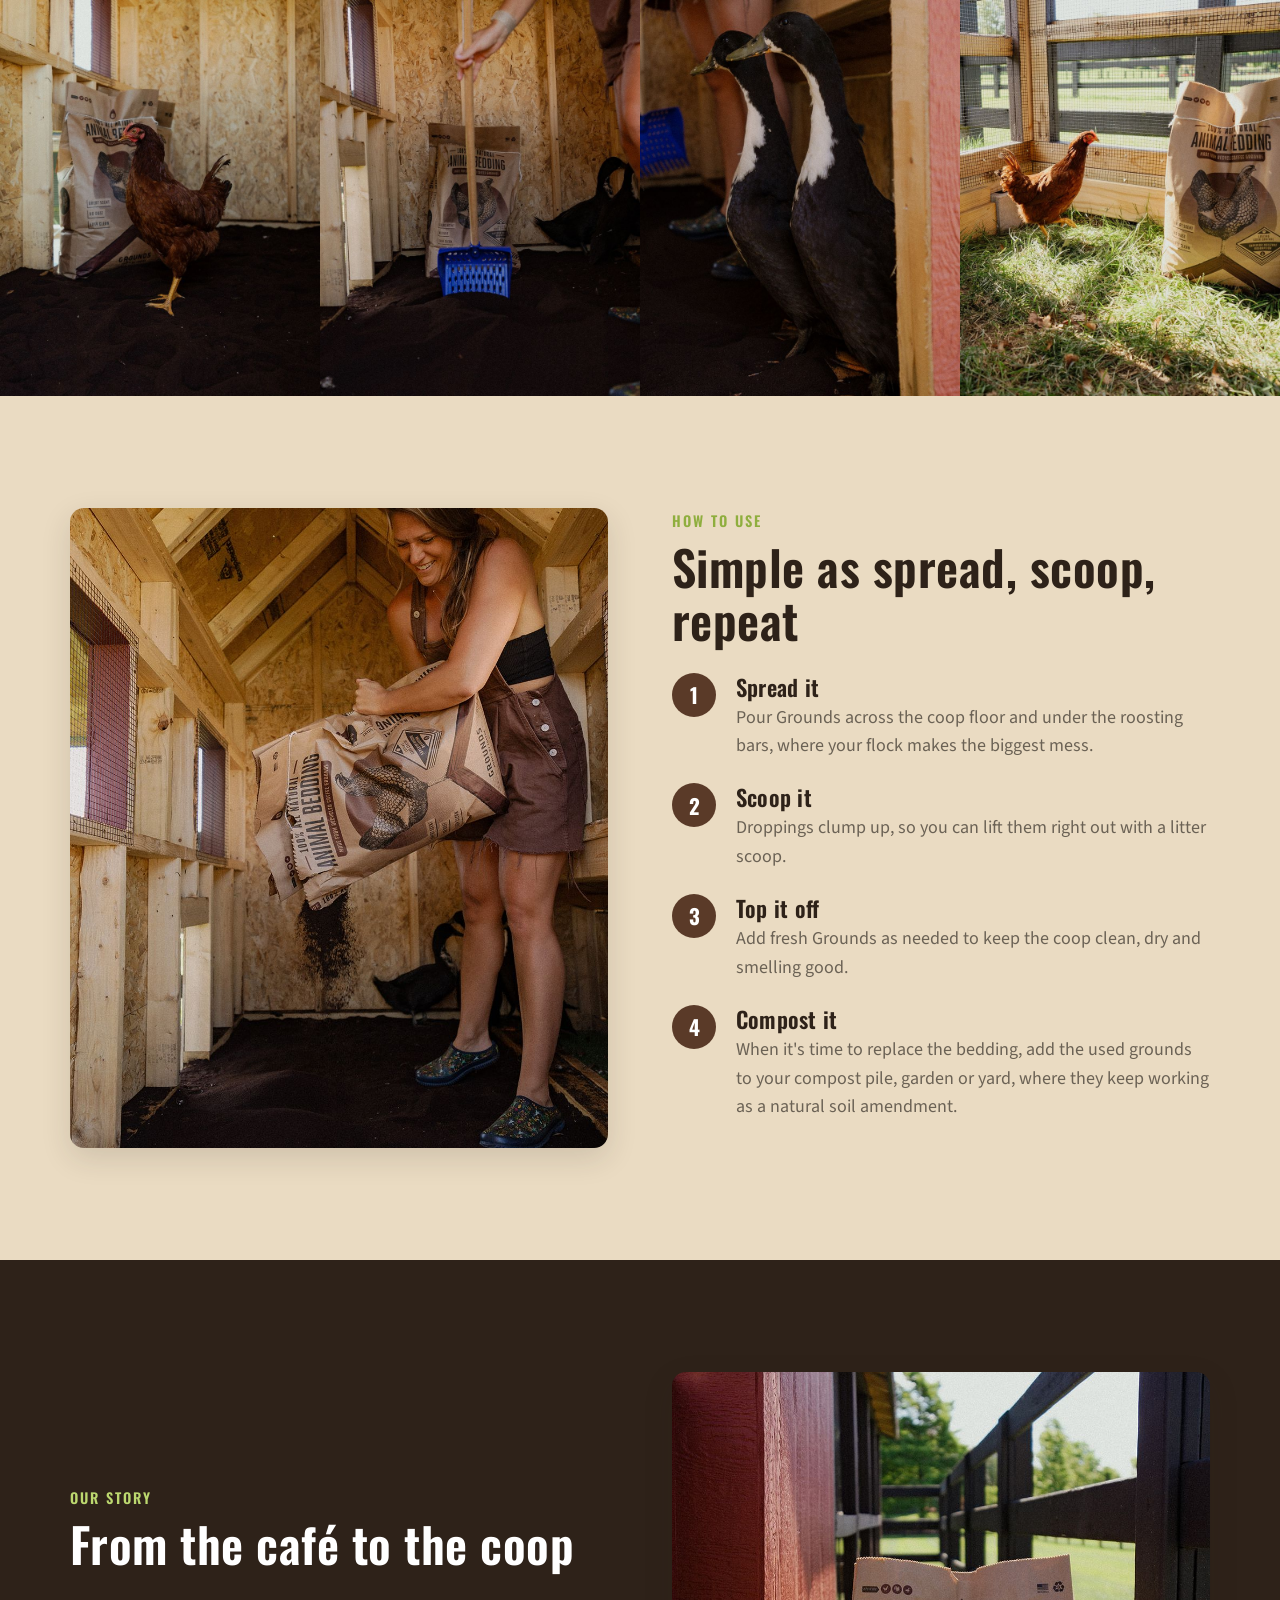
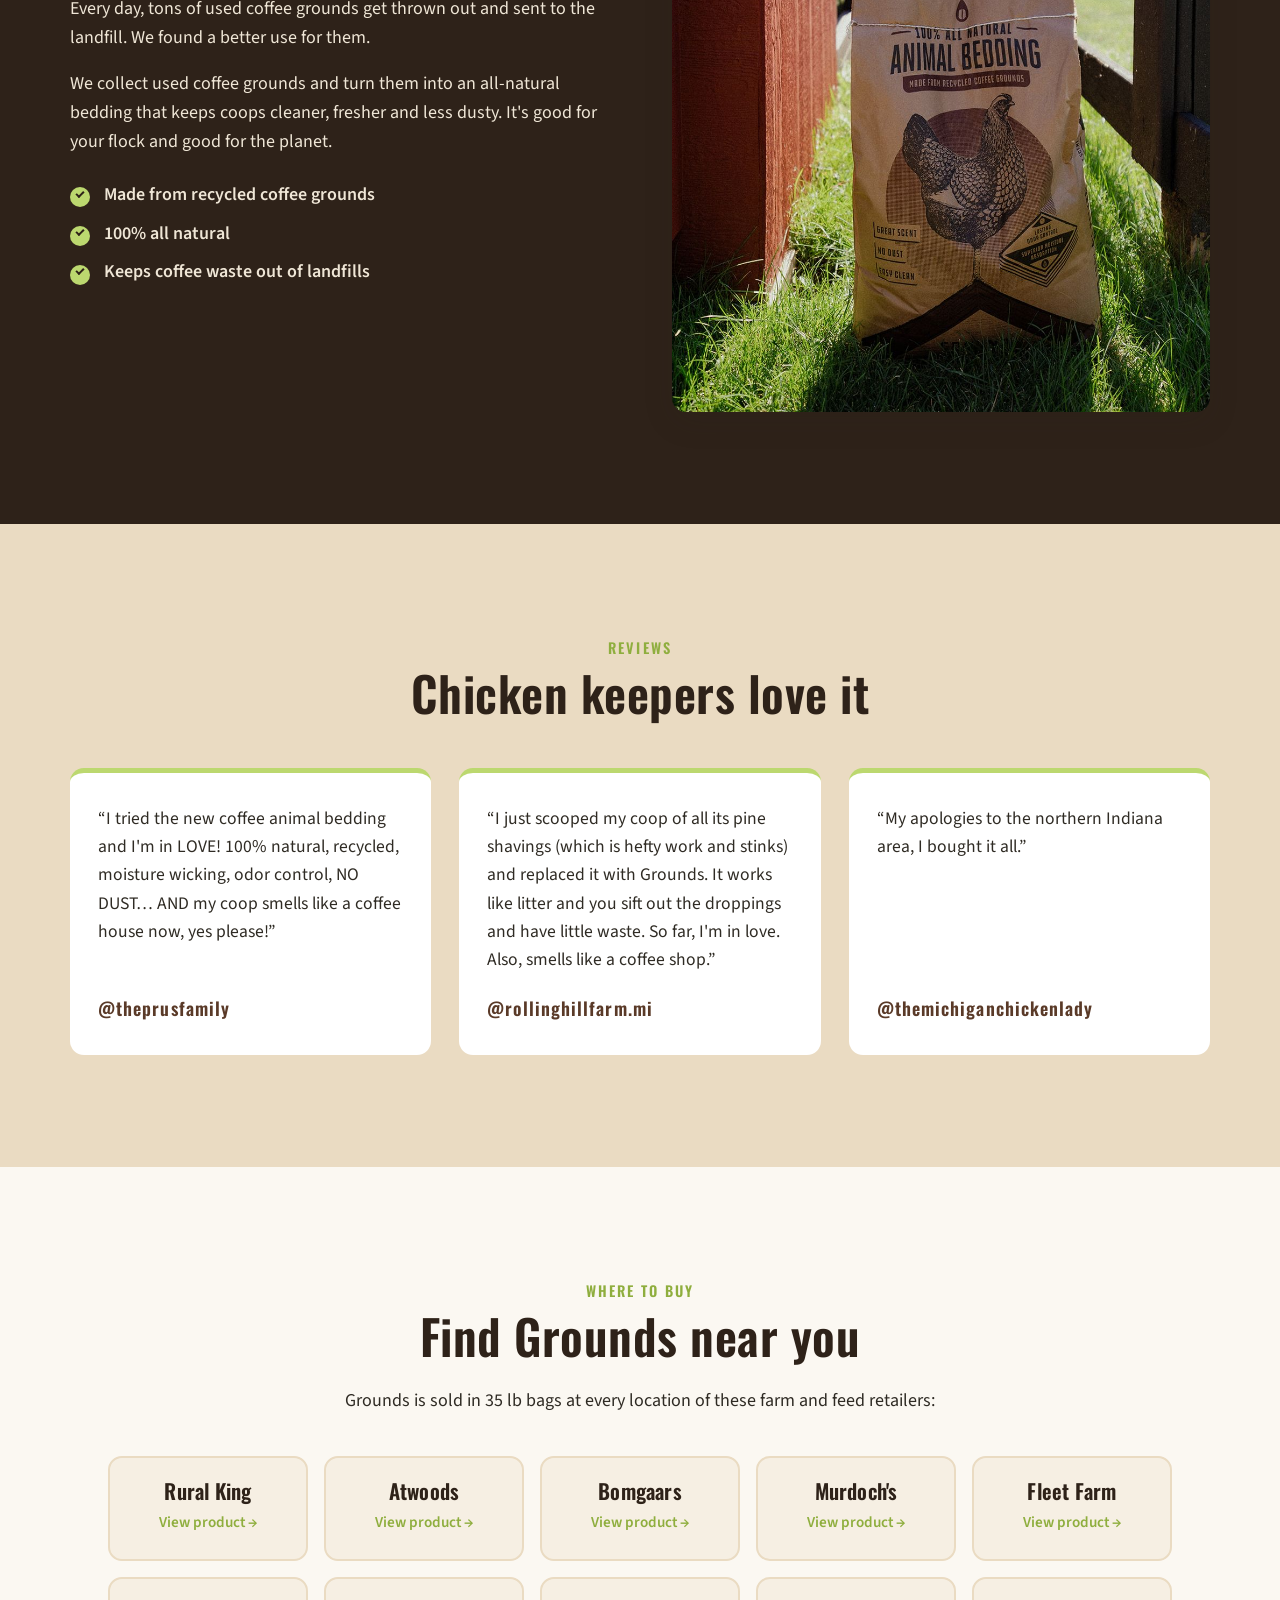
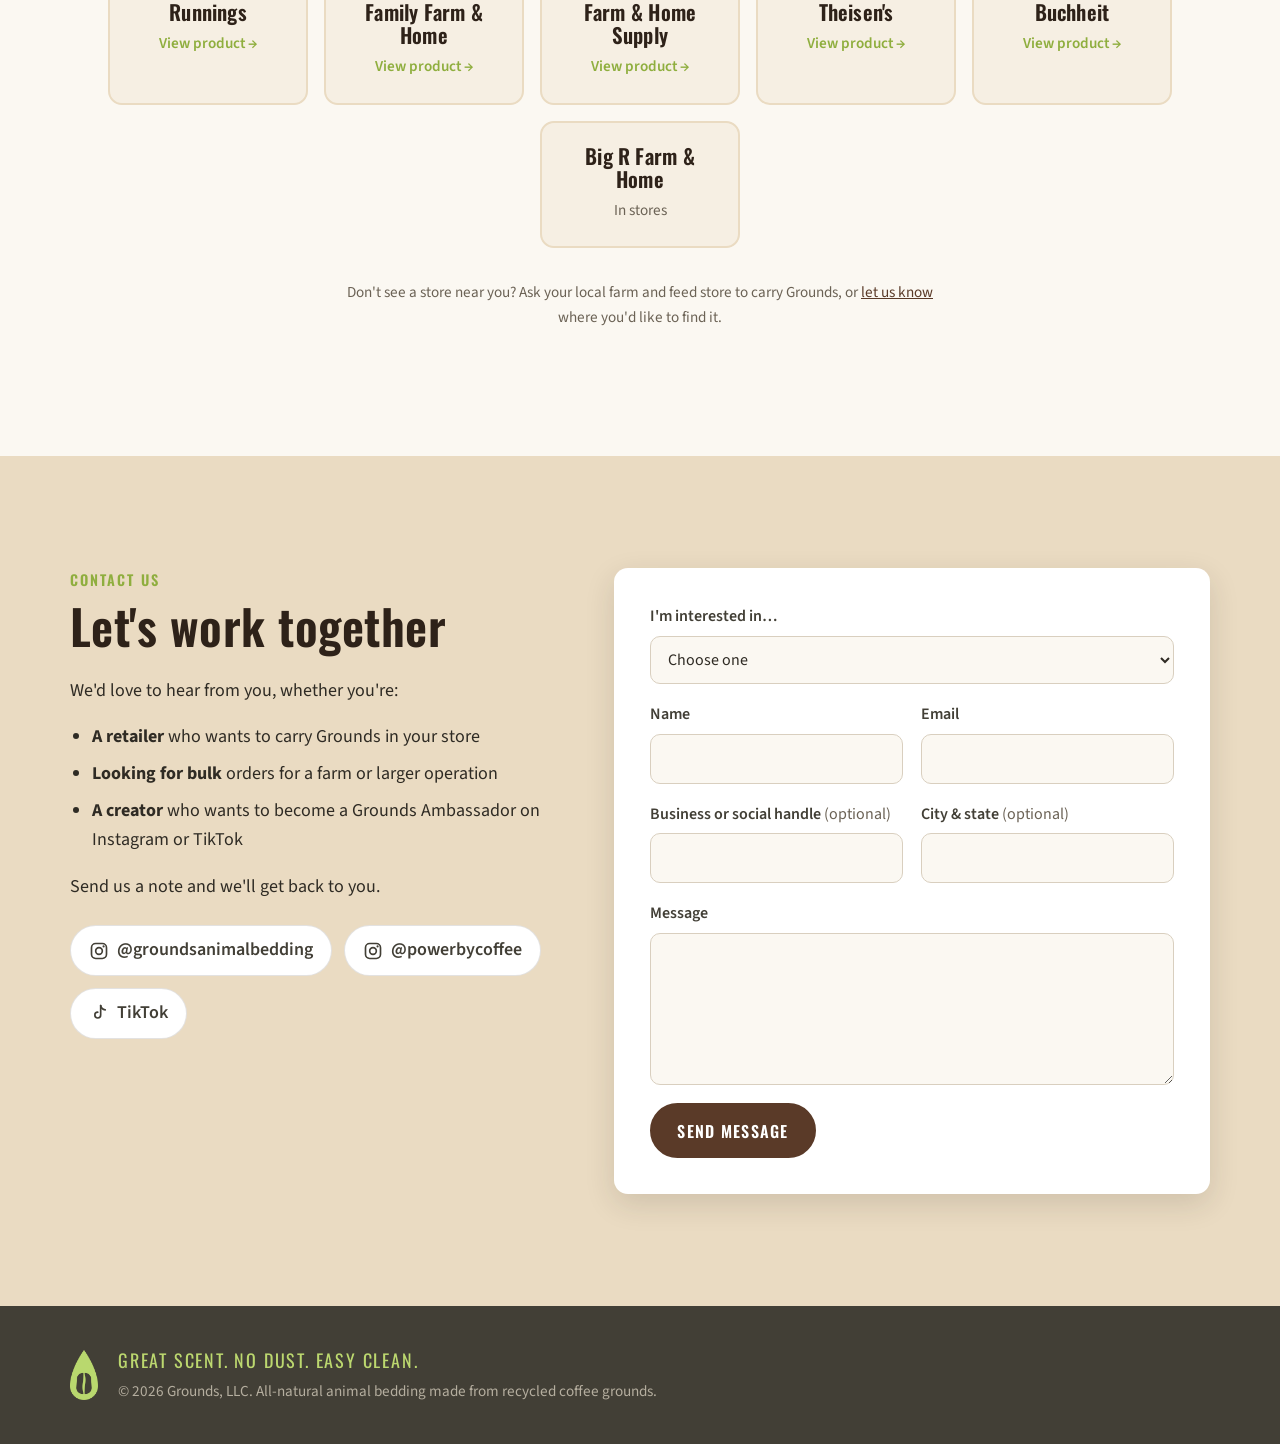
==== commit 98ea793f: "Swap in professional photos and add photo strip Co-Authored-By: Claude Opus 5.5 <noreply@anthropic.c" ====
--- a/index.html
+++ b/index.html
@@ -7,7 +7,7 @@
   <meta name="description" content="Grounds is 100% all-natural chicken coop bedding made from recycled coffee grounds. Great scent, no dust, easy clean. Find it at your local farm and feed store.">
   <meta property="og:title" content="Grounds Animal Bedding | Great Scent. No Dust. Easy Clean.">
   <meta property="og:description" content="All-natural chicken coop bedding made from recycled coffee grounds.">
-  <meta property="og:image" content="images/bag-in-barn.jpg">
+  <meta property="og:image" content="images/og-image.jpg">
   <link rel="icon" type="image/png" href="images/favicon.png">
   <link rel="apple-touch-icon" href="images/apple-touch-icon.png">
   <link rel="preconnect" href="https://fonts.googleapis.com">
@@ -48,7 +48,7 @@
           </div>
         </div>
         <div class="hero-image">
-          <img src="images/bag-in-barn.jpg" alt="A 35 lb bag of Grounds all-natural animal bedding in a barn" width="640" height="640">
+          <img src="images/hero-bag.jpg" alt="A 35 lb bag of Grounds all-natural animal bedding standing on a coop floor covered in coffee-ground bedding" width="1000" height="1500">
           <span class="badge">35 lb bag</span>
         </div>
       </div>
@@ -85,11 +85,19 @@
       </div>
     </section>
 
+    <!-- PHOTO STRIP -->
+    <section class="gallery" aria-label="Grounds in real coops">
+      <img src="images/hen-in-coop.jpg" alt="A red hen walking across a coop floor covered in Grounds bedding" width="800" height="1200" loading="lazy">
+      <img src="images/scooping.jpg" alt="Sifting droppings out of Grounds bedding with a litter scoop" width="800" height="1200" loading="lazy">
+      <img src="images/ducks.jpg" alt="Two ducks standing on Grounds bedding inside a coop" width="800" height="1200" loading="lazy">
+      <img src="images/hen-outdoors.jpg" alt="A hen in a sunny chicken run next to a bag of Grounds" width="800" height="1200" loading="lazy">
+    </section>
+
     <!-- HOW TO USE -->
     <section id="how" class="section section-kraft">
       <div class="wrap split">
         <div class="split-image">
-          <img src="images/coop.jpg" alt="A chicken coop floor and roost board covered in dark Grounds bedding, with nesting boxes and a scoop" width="900" height="1200" loading="lazy">
+          <img src="images/pouring.jpg" alt="A smiling woman pouring a bag of Grounds bedding onto a chicken coop floor" width="1000" height="1500" loading="lazy">
         </div>
         <div class="split-text">
           <p class="eyebrow">How to Use</p>
@@ -131,7 +139,7 @@
           </ul>
         </div>
         <div class="split-image">
-          <img src="images/truck.jpg" alt="Loading bags of Grounds animal bedding into a pickup truck at a farm" width="640" height="428" loading="lazy">
+          <img src="images/bag-by-barn.jpg" alt="A bag of Grounds animal bedding on the grass beside a red barn and fence" width="1000" height="1500" loading="lazy">
         </div>
       </div>
     </section>
--- a/styles.css
+++ b/styles.css
@@ -116,7 +116,7 @@
 .lead { font-size: 1.3rem; color: var(--muted); max-width: 520px; }
 .hero-actions { display: flex; flex-wrap: wrap; gap: 14px; margin-top: 28px; }
 .hero-image { position: relative; }
-.hero-image img { border-radius: var(--radius); box-shadow: var(--shadow); width: 100%; }
+.hero-image img { border-radius: var(--radius); box-shadow: var(--shadow); width: 100%; aspect-ratio: 4 / 5; object-fit: cover; object-position: center 60%; }
 .badge {
   position: absolute; left: -18px; bottom: 28px;
   background: var(--lime); color: var(--coffee-dark);
@@ -147,7 +147,11 @@
 /* Split layout */
 .split { display: grid; grid-template-columns: 1fr 1fr; gap: 64px; align-items: center; }
 .split-image img { border-radius: var(--radius); box-shadow: var(--shadow); width: 100%; }
-#how .split-image img { max-height: 620px; object-fit: cover; }
+#how .split-image img, #story .split-image img { max-height: 640px; object-fit: cover; }
+
+/* Photo strip */
+.gallery { display: grid; grid-template-columns: repeat(4, 1fr); }
+.gallery img { width: 100%; height: 100%; aspect-ratio: 3 / 4; object-fit: cover; }
 
 .steps { list-style: none; padding: 0; margin: 28px 0 0; counter-reset: step; }
 .steps li { position: relative; padding-left: 64px; margin-bottom: 24px; counter-increment: step; }
@@ -249,7 +253,8 @@
   .hero-image { max-width: 460px; }
   .benefits, .reviews { grid-template-columns: 1fr; }
   .split-reverse .split-image { order: -1; }
-  #how .split-image img { max-height: 420px; }
+  #how .split-image img, #story .split-image img { max-height: 440px; }
+  .gallery { grid-template-columns: repeat(2, 1fr); }
 }
 @media (max-width: 760px) {
   .menu-toggle { display: block; }
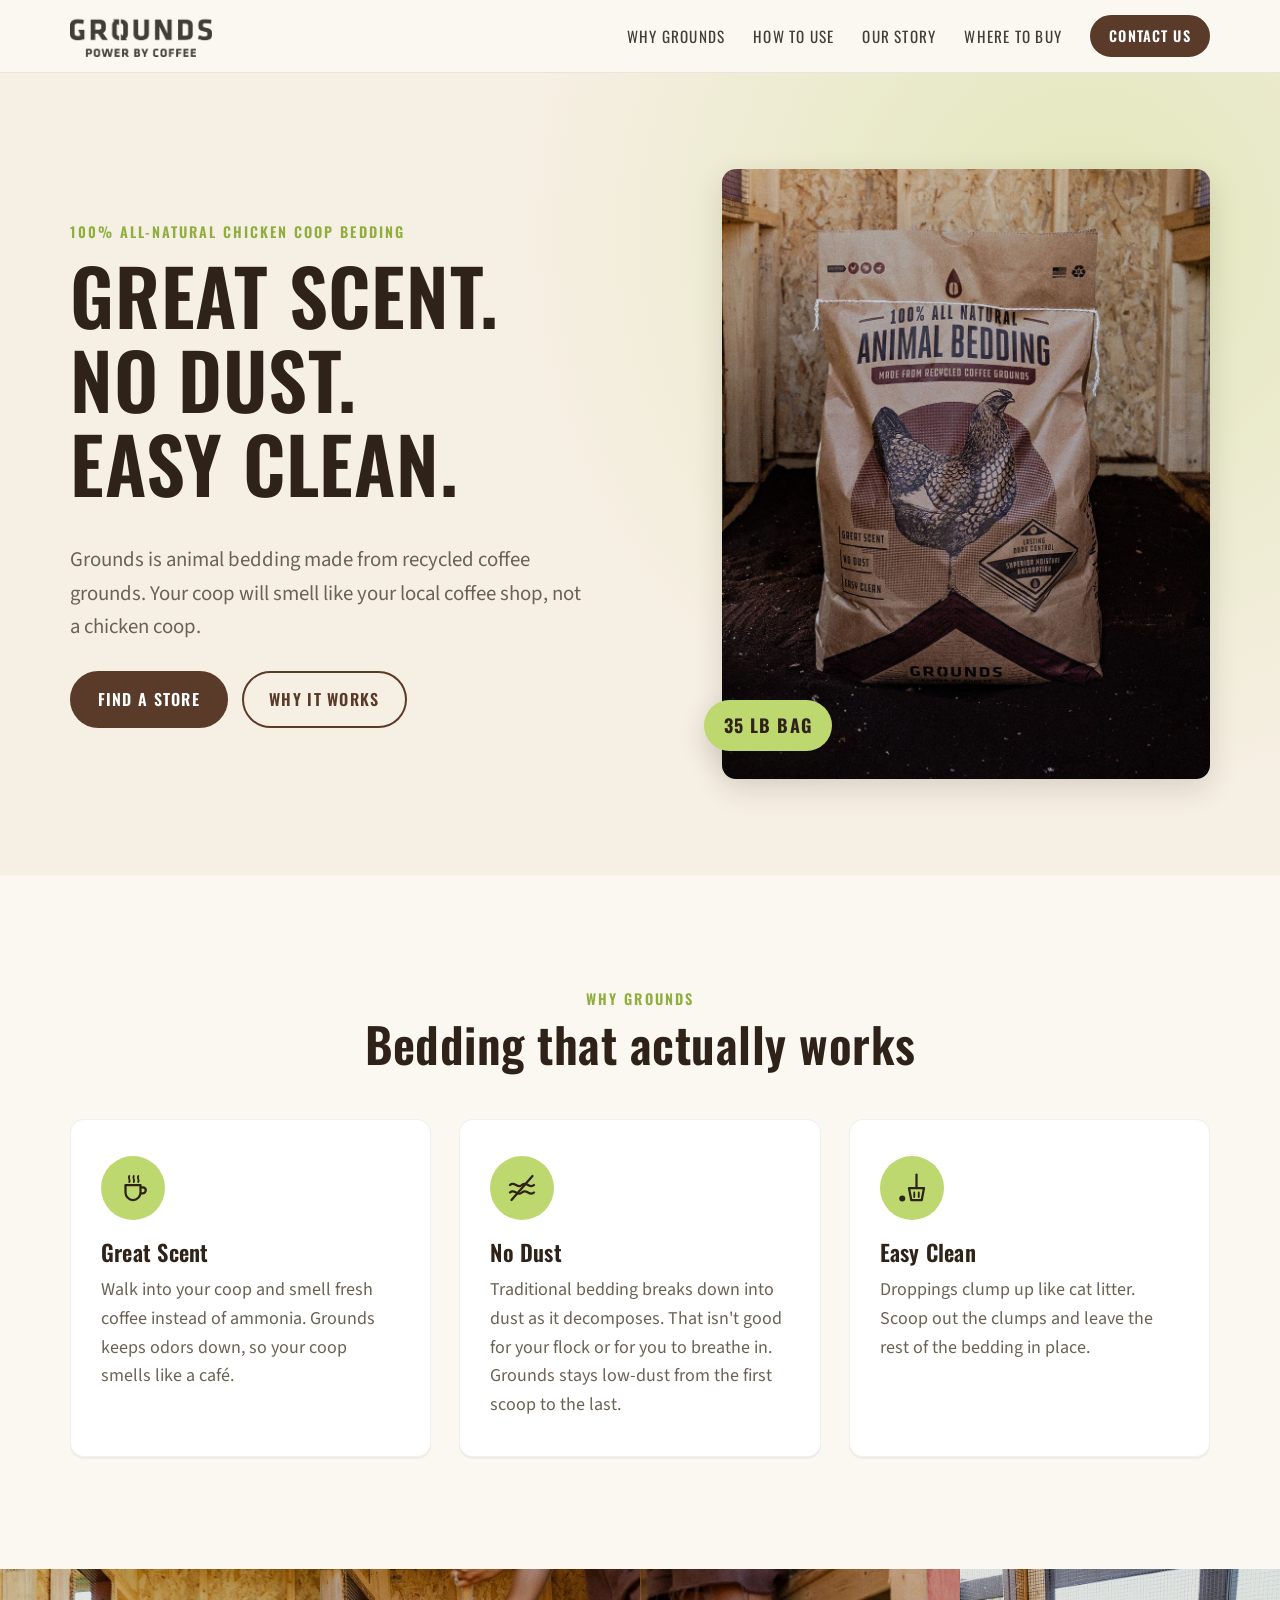
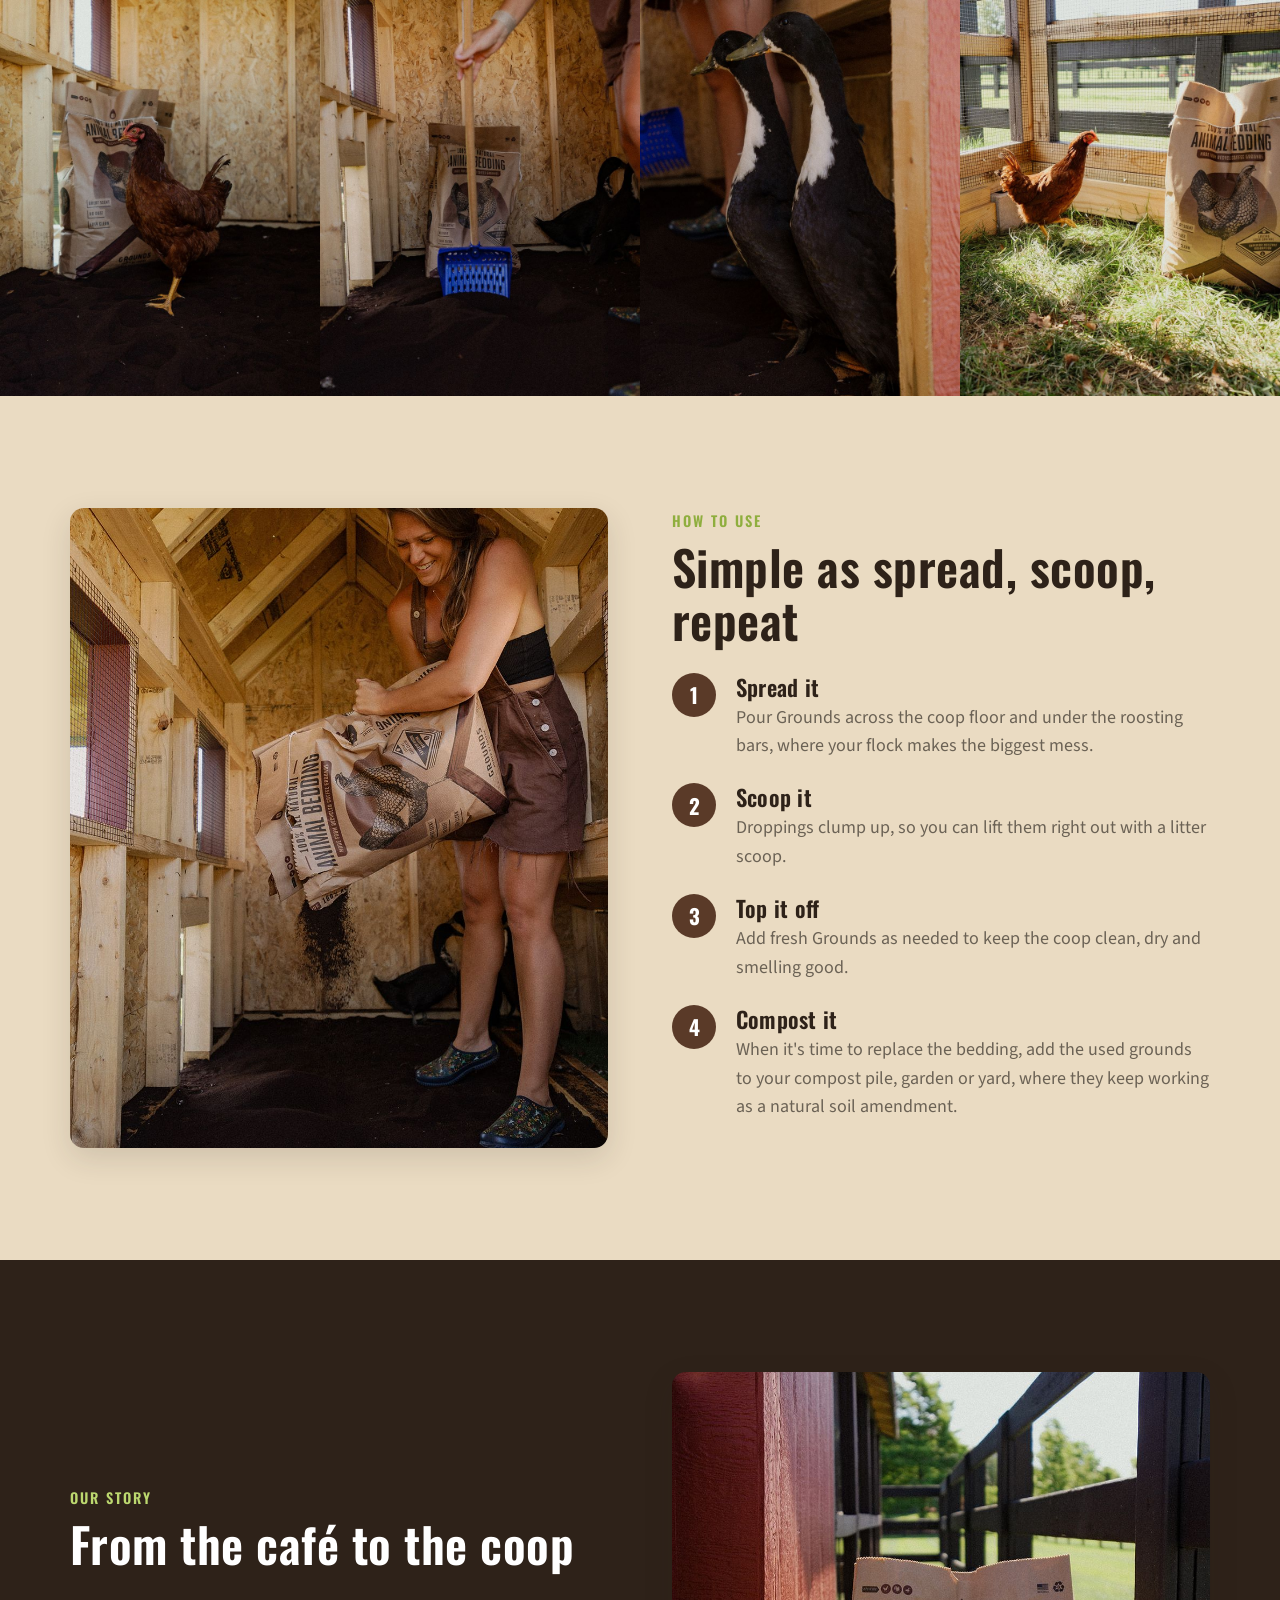
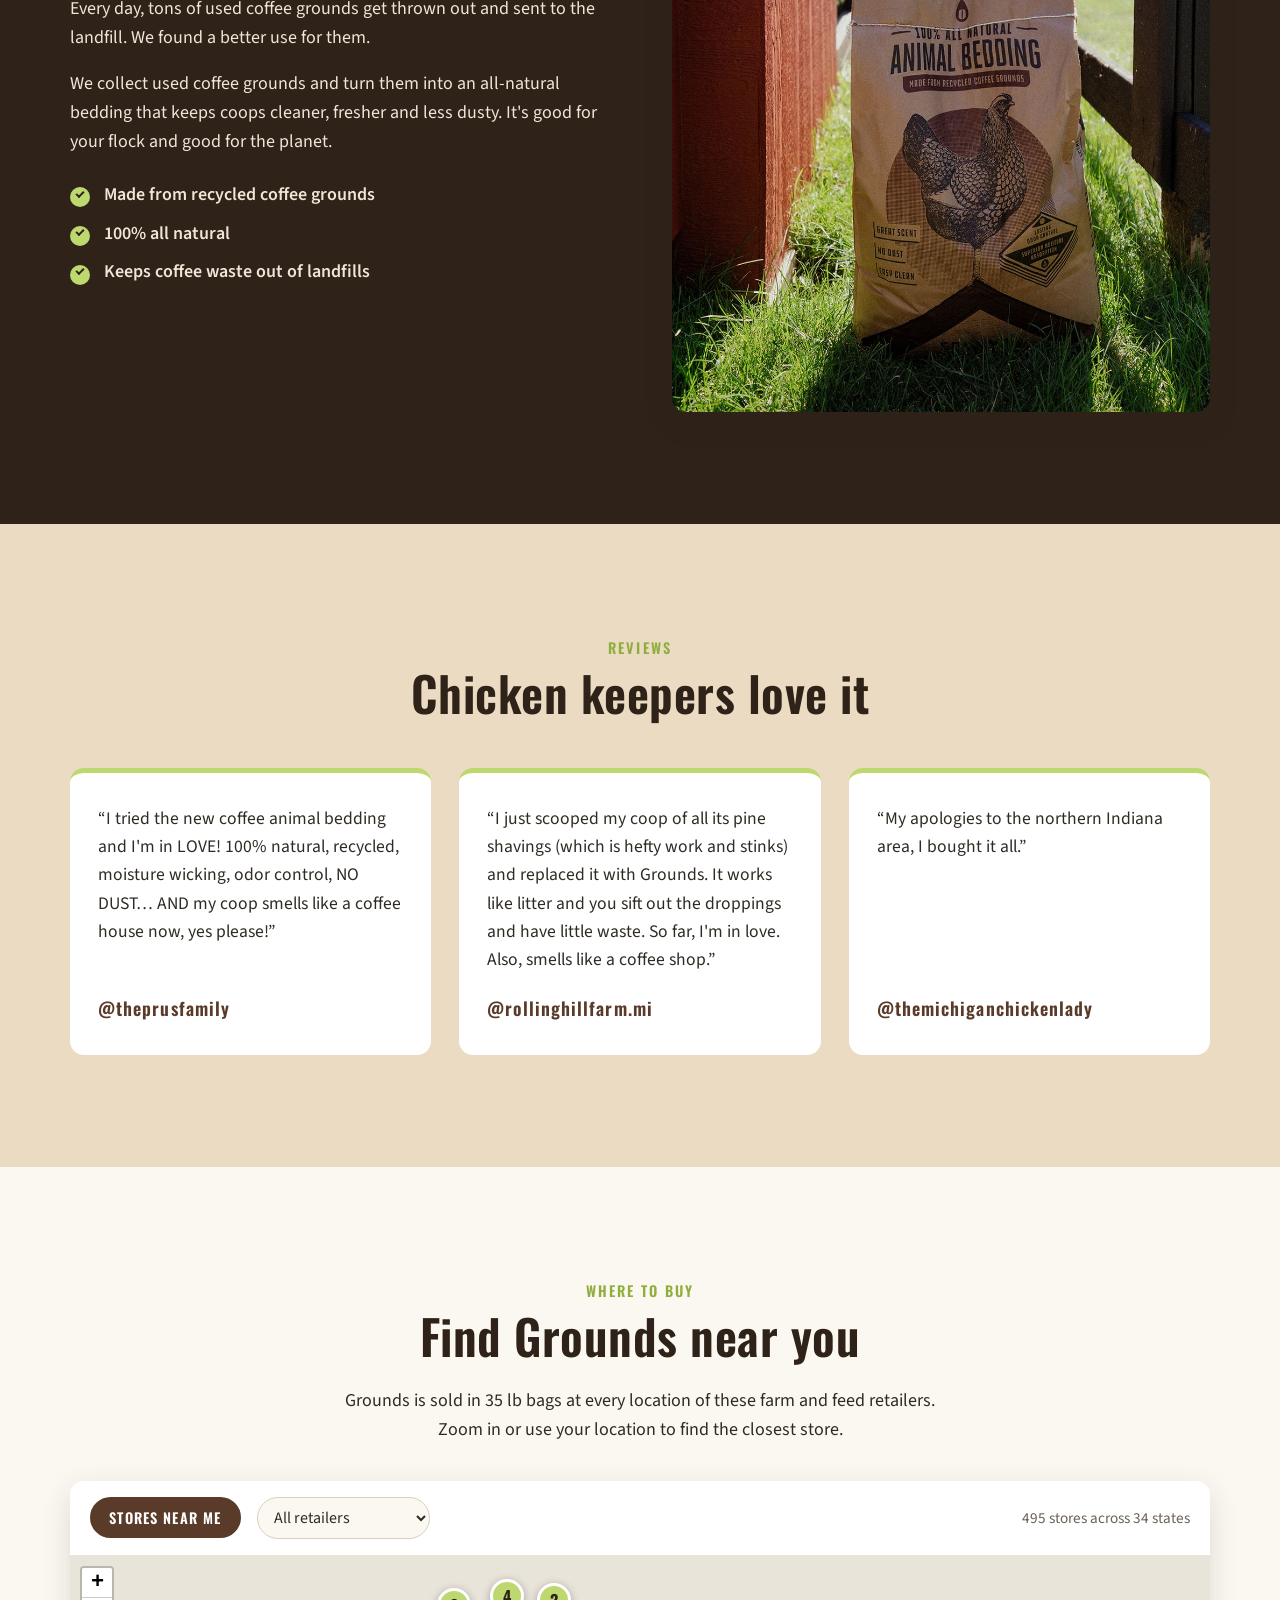
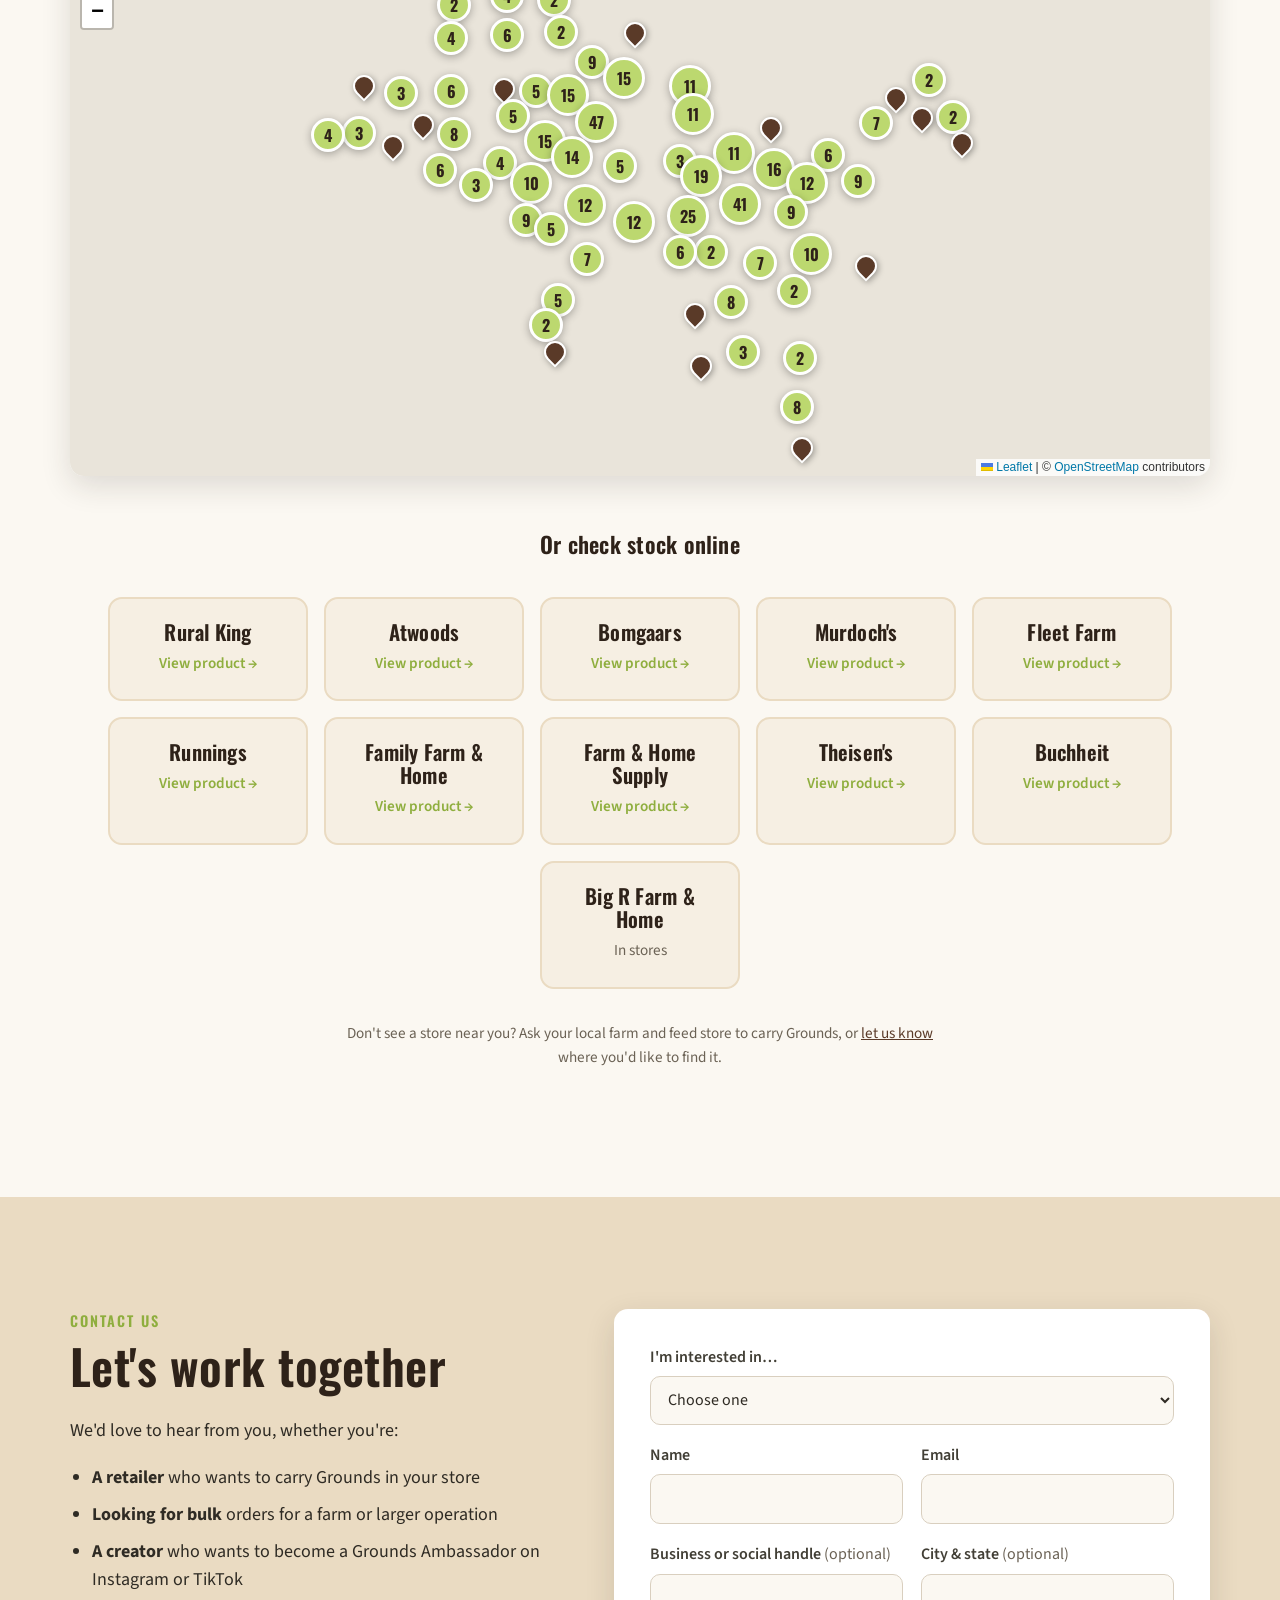
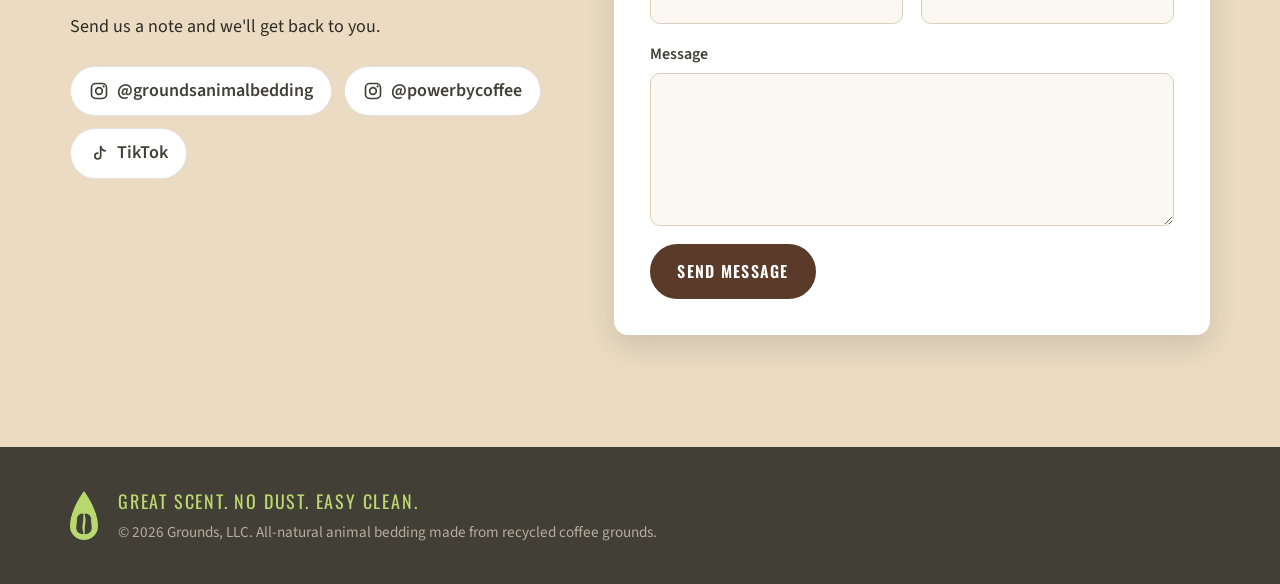
==== commit 5aff09cb: "Add store finder map with first 495 retailer locations Bundles Leaflet and MarkerCluster locally; st" ====
--- a/index.html
+++ b/index.html
@@ -13,6 +13,8 @@
   <link rel="preconnect" href="https://fonts.googleapis.com">
   <link rel="preconnect" href="https://fonts.gstatic.com" crossorigin>
   <link href="https://fonts.googleapis.com/css2?family=Oswald:wght@500;600;700&family=Source+Sans+3:wght@400;600;700&display=swap" rel="stylesheet">
+  <link rel="stylesheet" href="vendor/leaflet/leaflet.css">
+  <link rel="stylesheet" href="vendor/leaflet/MarkerCluster.css">
   <link rel="stylesheet" href="styles.css">
 </head>
 <body>
@@ -171,7 +173,24 @@
       <div class="wrap">
         <p class="eyebrow center">Where to Buy</p>
         <h2 class="center">Find Grounds near you</h2>
-        <p class="center narrow">Grounds is sold in 35 lb bags at every location of these farm and feed retailers:</p>
+        <p class="center narrow">Grounds is sold in 35 lb bags at every location of these farm and feed retailers. Zoom in or use your location to find the closest store.</p>
+
+        <div class="store-finder">
+          <div class="finder-bar">
+            <button type="button" class="btn btn-small" id="near-me">Stores near me</button>
+            <label class="finder-filter">
+              <span class="visually-hidden">Show retailer</span>
+              <select id="retailer-filter"><option value="">All retailers</option></select>
+            </label>
+            <p class="finder-count" id="store-count" aria-live="polite"></p>
+          </div>
+          <div class="finder-body">
+            <div id="store-map" role="region" aria-label="Map of stores that carry Grounds"></div>
+            <ol class="nearest" id="nearest" hidden></ol>
+          </div>
+        </div>
+
+        <h3 class="center buy-online">Or check stock online</h3>
         <!-- EDIT: update this list as you add retailers -->
         <ul class="stores">
           <li class="store"><a href="https://www.ruralking.com/grounds-recycled-coffee-animal-bedding-35-lbs-f3500000" target="_blank" rel="noopener"><h3>Rural King</h3><span>View product &rarr;</span></a></li>
@@ -260,6 +279,10 @@
     </div>
   </footer>
 
+  <script src="vendor/leaflet/leaflet.js"></script>
+  <script src="vendor/leaflet/leaflet.markercluster.js"></script>
+  <script src="js/stores.js"></script>
+  <script src="js/store-map.js"></script>
   <script>
     // Mobile menu
     const toggle = document.querySelector('.menu-toggle');
--- a/vendor/leaflet/leaflet.css
+++ b/vendor/leaflet/leaflet.css
@@ -0,0 +1,661 @@
+/* required styles */
+
+.leaflet-pane,
+.leaflet-tile,
+.leaflet-marker-icon,
+.leaflet-marker-shadow,
+.leaflet-tile-container,
+.leaflet-pane > svg,
+.leaflet-pane > canvas,
+.leaflet-zoom-box,
+.leaflet-image-layer,
+.leaflet-layer {
+	position: absolute;
+	left: 0;
+	top: 0;
+	}
+.leaflet-container {
+	overflow: hidden;
+	}
+.leaflet-tile,
+.leaflet-marker-icon,
+.leaflet-marker-shadow {
+	-webkit-user-select: none;
+	   -moz-user-select: none;
+	        user-select: none;
+	  -webkit-user-drag: none;
+	}
+/* Prevents IE11 from highlighting tiles in blue */
+.leaflet-tile::selection {
+	background: transparent;
+}
+/* Safari renders non-retina tile on retina better with this, but Chrome is worse */
+.leaflet-safari .leaflet-tile {
+	image-rendering: -webkit-optimize-contrast;
+	}
+/* hack that prevents hw layers "stretching" when loading new tiles */
+.leaflet-safari .leaflet-tile-container {
+	width: 1600px;
+	height: 1600px;
+	-webkit-transform-origin: 0 0;
+	}
+.leaflet-marker-icon,
+.leaflet-marker-shadow {
+	display: block;
+	}
+/* .leaflet-container svg: reset svg max-width decleration shipped in Joomla! (joomla.org) 3.x */
+/* .leaflet-container img: map is broken in FF if you have max-width: 100% on tiles */
+.leaflet-container .leaflet-overlay-pane svg {
+	max-width: none !important;
+	max-height: none !important;
+	}
+.leaflet-container .leaflet-marker-pane img,
+.leaflet-container .leaflet-shadow-pane img,
+.leaflet-container .leaflet-tile-pane img,
+.leaflet-container img.leaflet-image-layer,
+.leaflet-container .leaflet-tile {
+	max-width: none !important;
+	max-height: none !important;
+	width: auto;
+	padding: 0;
+	}
+
+.leaflet-container img.leaflet-tile {
+	/* See: https://bugs.chromium.org/p/chromium/issues/detail?id=600120 */
+	mix-blend-mode: plus-lighter;
+}
+
+.leaflet-container.leaflet-touch-zoom {
+	-ms-touch-action: pan-x pan-y;
+	touch-action: pan-x pan-y;
+	}
+.leaflet-container.leaflet-touch-drag {
+	-ms-touch-action: pinch-zoom;
+	/* Fallback for FF which doesn't support pinch-zoom */
+	touch-action: none;
+	touch-action: pinch-zoom;
+}
+.leaflet-container.leaflet-touch-drag.leaflet-touch-zoom {
+	-ms-touch-action: none;
+	touch-action: none;
+}
+.leaflet-container {
+	-webkit-tap-highlight-color: transparent;
+}
+.leaflet-container a {
+	-webkit-tap-highlight-color: rgba(51, 181, 229, 0.4);
+}
+.leaflet-tile {
+	filter: inherit;
+	visibility: hidden;
+	}
+.leaflet-tile-loaded {
+	visibility: inherit;
+	}
+.leaflet-zoom-box {
+	width: 0;
+	height: 0;
+	-moz-box-sizing: border-box;
+	     box-sizing: border-box;
+	z-index: 800;
+	}
+/* workaround for https://bugzilla.mozilla.org/show_bug.cgi?id=888319 */
+.leaflet-overlay-pane svg {
+	-moz-user-select: none;
+	}
+
+.leaflet-pane         { z-index: 400; }
+
+.leaflet-tile-pane    { z-index: 200; }
+.leaflet-overlay-pane { z-index: 400; }
+.leaflet-shadow-pane  { z-index: 500; }
+.leaflet-marker-pane  { z-index: 600; }
+.leaflet-tooltip-pane   { z-index: 650; }
+.leaflet-popup-pane   { z-index: 700; }
+
+.leaflet-map-pane canvas { z-index: 100; }
+.leaflet-map-pane svg    { z-index: 200; }
+
+.leaflet-vml-shape {
+	width: 1px;
+	height: 1px;
+	}
+.lvml {
+	behavior: url(#default#VML);
+	display: inline-block;
+	position: absolute;
+	}
+
+
+/* control positioning */
+
+.leaflet-control {
+	position: relative;
+	z-index: 800;
+	pointer-events: visiblePainted; /* IE 9-10 doesn't have auto */
+	pointer-events: auto;
+	}
+.leaflet-top,
+.leaflet-bottom {
+	position: absolute;
+	z-index: 1000;
+	pointer-events: none;
+	}
+.leaflet-top {
+	top: 0;
+	}
+.leaflet-right {
+	right: 0;
+	}
+.leaflet-bottom {
+	bottom: 0;
+	}
+.leaflet-left {
+	left: 0;
+	}
+.leaflet-control {
+	float: left;
+	clear: both;
+	}
+.leaflet-right .leaflet-control {
+	float: right;
+	}
+.leaflet-top .leaflet-control {
+	margin-top: 10px;
+	}
+.leaflet-bottom .leaflet-control {
+	margin-bottom: 10px;
+	}
+.leaflet-left .leaflet-control {
+	margin-left: 10px;
+	}
+.leaflet-right .leaflet-control {
+	margin-right: 10px;
+	}
+
+
+/* zoom and fade animations */
+
+.leaflet-fade-anim .leaflet-popup {
+	opacity: 0;
+	-webkit-transition: opacity 0.2s linear;
+	   -moz-transition: opacity 0.2s linear;
+	        transition: opacity 0.2s linear;
+	}
+.leaflet-fade-anim .leaflet-map-pane .leaflet-popup {
+	opacity: 1;
+	}
+.leaflet-zoom-animated {
+	-webkit-transform-origin: 0 0;
+	    -ms-transform-origin: 0 0;
+	        transform-origin: 0 0;
+	}
+svg.leaflet-zoom-animated {
+	will-change: transform;
+}
+
+.leaflet-zoom-anim .leaflet-zoom-animated {
+	-webkit-transition: -webkit-transform 0.25s cubic-bezier(0,0,0.25,1);
+	   -moz-transition:    -moz-transform 0.25s cubic-bezier(0,0,0.25,1);
+	        transition:         transform 0.25s cubic-bezier(0,0,0.25,1);
+	}
+.leaflet-zoom-anim .leaflet-tile,
+.leaflet-pan-anim .leaflet-tile {
+	-webkit-transition: none;
+	   -moz-transition: none;
+	        transition: none;
+	}
+
+.leaflet-zoom-anim .leaflet-zoom-hide {
+	visibility: hidden;
+	}
+
+
+/* cursors */
+
+.leaflet-interactive {
+	cursor: pointer;
+	}
+.leaflet-grab {
+	cursor: -webkit-grab;
+	cursor:    -moz-grab;
+	cursor:         grab;
+	}
+.leaflet-crosshair,
+.leaflet-crosshair .leaflet-interactive {
+	cursor: crosshair;
+	}
+.leaflet-popup-pane,
+.leaflet-control {
+	cursor: auto;
+	}
+.leaflet-dragging .leaflet-grab,
+.leaflet-dragging .leaflet-grab .leaflet-interactive,
+.leaflet-dragging .leaflet-marker-draggable {
+	cursor: move;
+	cursor: -webkit-grabbing;
+	cursor:    -moz-grabbing;
+	cursor:         grabbing;
+	}
+
+/* marker & overlays interactivity */
+.leaflet-marker-icon,
+.leaflet-marker-shadow,
+.leaflet-image-layer,
+.leaflet-pane > svg path,
+.leaflet-tile-container {
+	pointer-events: none;
+	}
+
+.leaflet-marker-icon.leaflet-interactive,
+.leaflet-image-layer.leaflet-interactive,
+.leaflet-pane > svg path.leaflet-interactive,
+svg.leaflet-image-layer.leaflet-interactive path {
+	pointer-events: visiblePainted; /* IE 9-10 doesn't have auto */
+	pointer-events: auto;
+	}
+
+/* visual tweaks */
+
+.leaflet-container {
+	background: #ddd;
+	outline-offset: 1px;
+	}
+.leaflet-container a {
+	color: #0078A8;
+	}
+.leaflet-zoom-box {
+	border: 2px dotted #38f;
+	background: rgba(255,255,255,0.5);
+	}
+
+
+/* general typography */
+.leaflet-container {
+	font-family: "Helvetica Neue", Arial, Helvetica, sans-serif;
+	font-size: 12px;
+	font-size: 0.75rem;
+	line-height: 1.5;
+	}
+
+
+/* general toolbar styles */
+
+.leaflet-bar {
+	box-shadow: 0 1px 5px rgba(0,0,0,0.65);
+	border-radius: 4px;
+	}
+.leaflet-bar a {
+	background-color: #fff;
+	border-bottom: 1px solid #ccc;
+	width: 26px;
+	height: 26px;
+	line-height: 26px;
+	display: block;
+	text-align: center;
+	text-decoration: none;
+	color: black;
+	}
+.leaflet-bar a,
+.leaflet-control-layers-toggle {
+	background-position: 50% 50%;
+	background-repeat: no-repeat;
+	display: block;
+	}
+.leaflet-bar a:hover,
+.leaflet-bar a:focus {
+	background-color: #f4f4f4;
+	}
+.leaflet-bar a:first-child {
+	border-top-left-radius: 4px;
+	border-top-right-radius: 4px;
+	}
+.leaflet-bar a:last-child {
+	border-bottom-left-radius: 4px;
+	border-bottom-right-radius: 4px;
+	border-bottom: none;
+	}
+.leaflet-bar a.leaflet-disabled {
+	cursor: default;
+	background-color: #f4f4f4;
+	color: #bbb;
+	}
+
+.leaflet-touch .leaflet-bar a {
+	width: 30px;
+	height: 30px;
+	line-height: 30px;
+	}
+.leaflet-touch .leaflet-bar a:first-child {
+	border-top-left-radius: 2px;
+	border-top-right-radius: 2px;
+	}
+.leaflet-touch .leaflet-bar a:last-child {
+	border-bottom-left-radius: 2px;
+	border-bottom-right-radius: 2px;
+	}
+
+/* zoom control */
+
+.leaflet-control-zoom-in,
+.leaflet-control-zoom-out {
+	font: bold 18px 'Lucida Console', Monaco, monospace;
+	text-indent: 1px;
+	}
+
+.leaflet-touch .leaflet-control-zoom-in, .leaflet-touch .leaflet-control-zoom-out  {
+	font-size: 22px;
+	}
+
+
+/* layers control */
+
+.leaflet-control-layers {
+	box-shadow: 0 1px 5px rgba(0,0,0,0.4);
+	background: #fff;
+	border-radius: 5px;
+	}
+.leaflet-control-layers-toggle {
+	background-image: url(images/layers.png);
+	width: 36px;
+	height: 36px;
+	}
+.leaflet-retina .leaflet-control-layers-toggle {
+	background-image: url(images/layers-2x.png);
+	background-size: 26px 26px;
+	}
+.leaflet-touch .leaflet-control-layers-toggle {
+	width: 44px;
+	height: 44px;
+	}
+.leaflet-control-layers .leaflet-control-layers-list,
+.leaflet-control-layers-expanded .leaflet-control-layers-toggle {
+	display: none;
+	}
+.leaflet-control-layers-expanded .leaflet-control-layers-list {
+	display: block;
+	position: relative;
+	}
+.leaflet-control-layers-expanded {
+	padding: 6px 10px 6px 6px;
+	color: #333;
+	background: #fff;
+	}
+.leaflet-control-layers-scrollbar {
+	overflow-y: scroll;
+	overflow-x: hidden;
+	padding-right: 5px;
+	}
+.leaflet-control-layers-selector {
+	margin-top: 2px;
+	position: relative;
+	top: 1px;
+	}
+.leaflet-control-layers label {
+	display: block;
+	font-size: 13px;
+	font-size: 1.08333em;
+	}
+.leaflet-control-layers-separator {
+	height: 0;
+	border-top: 1px solid #ddd;
+	margin: 5px -10px 5px -6px;
+	}
+
+/* Default icon URLs */
+.leaflet-default-icon-path { /* used only in path-guessing heuristic, see L.Icon.Default */
+	background-image: url(images/marker-icon.png);
+	}
+
+
+/* attribution and scale controls */
+
+.leaflet-container .leaflet-control-attribution {
+	background: #fff;
+	background: rgba(255, 255, 255, 0.8);
+	margin: 0;
+	}
+.leaflet-control-attribution,
+.leaflet-control-scale-line {
+	padding: 0 5px;
+	color: #333;
+	line-height: 1.4;
+	}
+.leaflet-control-attribution a {
+	text-decoration: none;
+	}
+.leaflet-control-attribution a:hover,
+.leaflet-control-attribution a:focus {
+	text-decoration: underline;
+	}
+.leaflet-attribution-flag {
+	display: inline !important;
+	vertical-align: baseline !important;
+	width: 1em;
+	height: 0.6669em;
+	}
+.leaflet-left .leaflet-control-scale {
+	margin-left: 5px;
+	}
+.leaflet-bottom .leaflet-control-scale {
+	margin-bottom: 5px;
+	}
+.leaflet-control-scale-line {
+	border: 2px solid #777;
+	border-top: none;
+	line-height: 1.1;
+	padding: 2px 5px 1px;
+	white-space: nowrap;
+	-moz-box-sizing: border-box;
+	     box-sizing: border-box;
+	background: rgba(255, 255, 255, 0.8);
+	text-shadow: 1px 1px #fff;
+	}
+.leaflet-control-scale-line:not(:first-child) {
+	border-top: 2px solid #777;
+	border-bottom: none;
+	margin-top: -2px;
+	}
+.leaflet-control-scale-line:not(:first-child):not(:last-child) {
+	border-bottom: 2px solid #777;
+	}
+
+.leaflet-touch .leaflet-control-attribution,
+.leaflet-touch .leaflet-control-layers,
+.leaflet-touch .leaflet-bar {
+	box-shadow: none;
+	}
+.leaflet-touch .leaflet-control-layers,
+.leaflet-touch .leaflet-bar {
+	border: 2px solid rgba(0,0,0,0.2);
+	background-clip: padding-box;
+	}
+
+
+/* popup */
+
+.leaflet-popup {
+	position: absolute;
+	text-align: center;
+	margin-bottom: 20px;
+	}
+.leaflet-popup-content-wrapper {
+	padding: 1px;
+	text-align: left;
+	border-radius: 12px;
+	}
+.leaflet-popup-content {
+	margin: 13px 24px 13px 20px;
+	line-height: 1.3;
+	font-size: 13px;
+	font-size: 1.08333em;
+	min-height: 1px;
+	}
+.leaflet-popup-content p {
+	margin: 17px 0;
+	margin: 1.3em 0;
+	}
+.leaflet-popup-tip-container {
+	width: 40px;
+	height: 20px;
+	position: absolute;
+	left: 50%;
+	margin-top: -1px;
+	margin-left: -20px;
+	overflow: hidden;
+	pointer-events: none;
+	}
+.leaflet-popup-tip {
+	width: 17px;
+	height: 17px;
+	padding: 1px;
+
+	margin: -10px auto 0;
+	pointer-events: auto;
+
+	-webkit-transform: rotate(45deg);
+	   -moz-transform: rotate(45deg);
+	    -ms-transform: rotate(45deg);
+	        transform: rotate(45deg);
+	}
+.leaflet-popup-content-wrapper,
+.leaflet-popup-tip {
+	background: white;
+	color: #333;
+	box-shadow: 0 3px 14px rgba(0,0,0,0.4);
+	}
+.leaflet-container a.leaflet-popup-close-button {
+	position: absolute;
+	top: 0;
+	right: 0;
+	border: none;
+	text-align: center;
+	width: 24px;
+	height: 24px;
+	font: 16px/24px Tahoma, Verdana, sans-serif;
+	color: #757575;
+	text-decoration: none;
+	background: transparent;
+	}
+.leaflet-container a.leaflet-popup-close-button:hover,
+.leaflet-container a.leaflet-popup-close-button:focus {
+	color: #585858;
+	}
+.leaflet-popup-scrolled {
+	overflow: auto;
+	}
+
+.leaflet-oldie .leaflet-popup-content-wrapper {
+	-ms-zoom: 1;
+	}
+.leaflet-oldie .leaflet-popup-tip {
+	width: 24px;
+	margin: 0 auto;
+
+	-ms-filter: "progid:DXImageTransform.Microsoft.Matrix(M11=0.70710678, M12=0.70710678, M21=-0.70710678, M22=0.70710678)";
+	filter: progid:DXImageTransform.Microsoft.Matrix(M11=0.70710678, M12=0.70710678, M21=-0.70710678, M22=0.70710678);
+	}
+
+.leaflet-oldie .leaflet-control-zoom,
+.leaflet-oldie .leaflet-control-layers,
+.leaflet-oldie .leaflet-popup-content-wrapper,
+.leaflet-oldie .leaflet-popup-tip {
+	border: 1px solid #999;
+	}
+
+
+/* div icon */
+
+.leaflet-div-icon {
+	background: #fff;
+	border: 1px solid #666;
+	}
+
+
+/* Tooltip */
+/* Base styles for the element that has a tooltip */
+.leaflet-tooltip {
+	position: absolute;
+	padding: 6px;
+	background-color: #fff;
+	border: 1px solid #fff;
+	border-radius: 3px;
+	color: #222;
+	white-space: nowrap;
+	-webkit-user-select: none;
+	-moz-user-select: none;
+	-ms-user-select: none;
+	user-select: none;
+	pointer-events: none;
+	box-shadow: 0 1px 3px rgba(0,0,0,0.4);
+	}
+.leaflet-tooltip.leaflet-interactive {
+	cursor: pointer;
+	pointer-events: auto;
+	}
+.leaflet-tooltip-top:before,
+.leaflet-tooltip-bottom:before,
+.leaflet-tooltip-left:before,
+.leaflet-tooltip-right:before {
+	position: absolute;
+	pointer-events: none;
+	border: 6px solid transparent;
+	background: transparent;
+	content: "";
+	}
+
+/* Directions */
+
+.leaflet-tooltip-bottom {
+	margin-top: 6px;
+}
+.leaflet-tooltip-top {
+	margin-top: -6px;
+}
+.leaflet-tooltip-bottom:before,
+.leaflet-tooltip-top:before {
+	left: 50%;
+	margin-left: -6px;
+	}
+.leaflet-tooltip-top:before {
+	bottom: 0;
+	margin-bottom: -12px;
+	border-top-color: #fff;
+	}
+.leaflet-tooltip-bottom:before {
+	top: 0;
+	margin-top: -12px;
+	margin-left: -6px;
+	border-bottom-color: #fff;
+	}
+.leaflet-tooltip-left {
+	margin-left: -6px;
+}
+.leaflet-tooltip-right {
+	margin-left: 6px;
+}
+.leaflet-tooltip-left:before,
+.leaflet-tooltip-right:before {
+	top: 50%;
+	margin-top: -6px;
+	}
+.leaflet-tooltip-left:before {
+	right: 0;
+	margin-right: -12px;
+	border-left-color: #fff;
+	}
+.leaflet-tooltip-right:before {
+	left: 0;
+	margin-left: -12px;
+	border-right-color: #fff;
+	}
+
+/* Printing */
+
+@media print {
+	/* Prevent printers from removing background-images of controls. */
+	.leaflet-control {
+		-webkit-print-color-adjust: exact;
+		print-color-adjust: exact;
+		}
+	}
--- a/vendor/leaflet/MarkerCluster.css
+++ b/vendor/leaflet/MarkerCluster.css
@@ -0,0 +1,14 @@
+.leaflet-cluster-anim .leaflet-marker-icon, .leaflet-cluster-anim .leaflet-marker-shadow {
+	-webkit-transition: -webkit-transform 0.3s ease-out, opacity 0.3s ease-in;
+	-moz-transition: -moz-transform 0.3s ease-out, opacity 0.3s ease-in;
+	-o-transition: -o-transform 0.3s ease-out, opacity 0.3s ease-in;
+	transition: transform 0.3s ease-out, opacity 0.3s ease-in;
+}
+
+.leaflet-cluster-spider-leg {
+	/* stroke-dashoffset (duration and function) should match with leaflet-marker-icon transform in order to track it exactly */
+	-webkit-transition: -webkit-stroke-dashoffset 0.3s ease-out, -webkit-stroke-opacity 0.3s ease-in;
+	-moz-transition: -moz-stroke-dashoffset 0.3s ease-out, -moz-stroke-opacity 0.3s ease-in;
+	-o-transition: -o-stroke-dashoffset 0.3s ease-out, -o-stroke-opacity 0.3s ease-in;
+	transition: stroke-dashoffset 0.3s ease-out, stroke-opacity 0.3s ease-in;
+}
--- a/styles.css
+++ b/styles.css
@@ -270,3 +270,45 @@
   .contact-form { padding: 24px; }
   .badge { left: 12px; }
 }
+
+/* Store finder map */
+.visually-hidden { position: absolute; width: 1px; height: 1px; overflow: hidden; clip: rect(0 0 0 0); white-space: nowrap; }
+.store-finder { margin: 36px 0 56px; background: #fff; border-radius: var(--radius); box-shadow: var(--shadow); overflow: hidden; }
+.finder-bar { display: flex; flex-wrap: wrap; align-items: center; gap: 12px 16px; padding: 16px 20px; border-bottom: 1px solid #eee4d3; }
+.finder-filter select {
+  font: inherit; font-size: 1rem; padding: .5em .8em; border-radius: 999px;
+  border: 1.5px solid #d9cfbf; background: var(--cream); color: var(--text);
+}
+.finder-count { margin: 0 0 0 auto; color: var(--muted); font-size: .95rem; }
+.finder-body { position: relative; }
+#store-map { height: 520px; background: #e9e4da; }
+.nearest {
+  position: absolute; top: 12px; right: 12px; z-index: 500; width: 260px; max-width: calc(100% - 24px);
+  margin: 0; padding: 8px; list-style: none; background: #fff; border-radius: 12px; box-shadow: var(--shadow);
+}
+.nearest-title { font-family: var(--head); text-transform: uppercase; letter-spacing: .08em; font-size: .85rem; color: var(--lime-dark); padding: 4px 8px; }
+.nearest button {
+  display: block; width: 100%; text-align: left; font: inherit; font-size: .95rem; background: none; border: 0;
+  padding: 8px; border-radius: 8px; cursor: pointer; color: var(--text);
+}
+.nearest button:hover { background: var(--kraft-light); }
+.nearest button span { display: block; color: var(--muted); font-size: .88rem; }
+.store-pin span {
+  display: block; width: 22px; height: 22px; border-radius: 50% 50% 50% 0; transform: rotate(-45deg);
+  background: var(--coffee); border: 2.5px solid #fff; box-shadow: 0 2px 6px rgba(0,0,0,.35);
+}
+.store-cluster { display: grid; place-items: center; }
+.store-cluster span {
+  display: grid; place-items: center; width: 100%; height: 100%; border-radius: 50%;
+  background: var(--lime); color: var(--coffee-dark); font-family: var(--head); font-weight: 700; font-size: 1rem;
+  border: 3px solid #fff; box-shadow: 0 2px 8px rgba(0,0,0,.3);
+}
+.leaflet-popup-content { font-family: var(--body); font-size: .95rem; line-height: 1.45; }
+.popup-links { margin-top: 6px; }
+.popup-links a { color: var(--coffee); font-weight: 600; }
+.buy-online { margin-bottom: 0; }
+@media (max-width: 760px) {
+  #store-map { height: 420px; }
+  .finder-count { margin-left: 0; width: 100%; }
+  .nearest { position: static; width: auto; max-width: none; box-shadow: none; border-top: 1px solid #eee4d3; border-radius: 0; }
+}
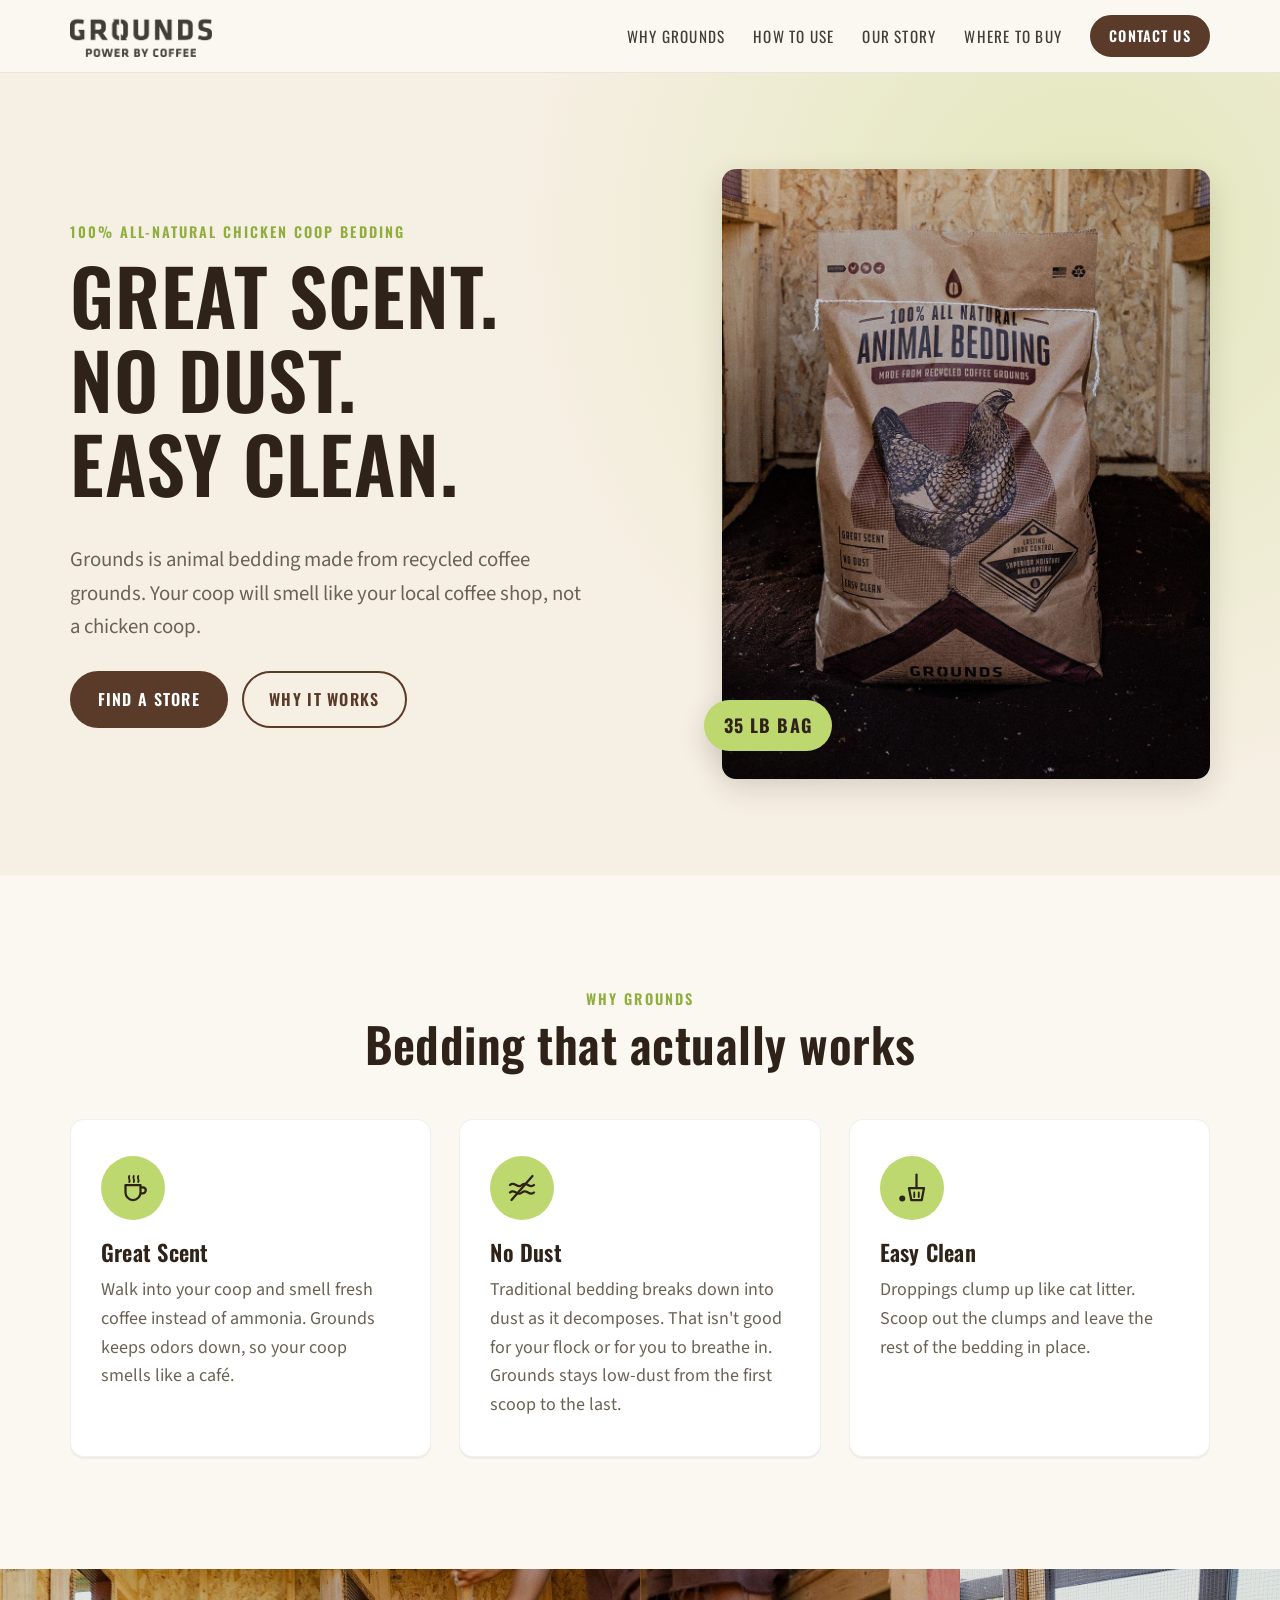
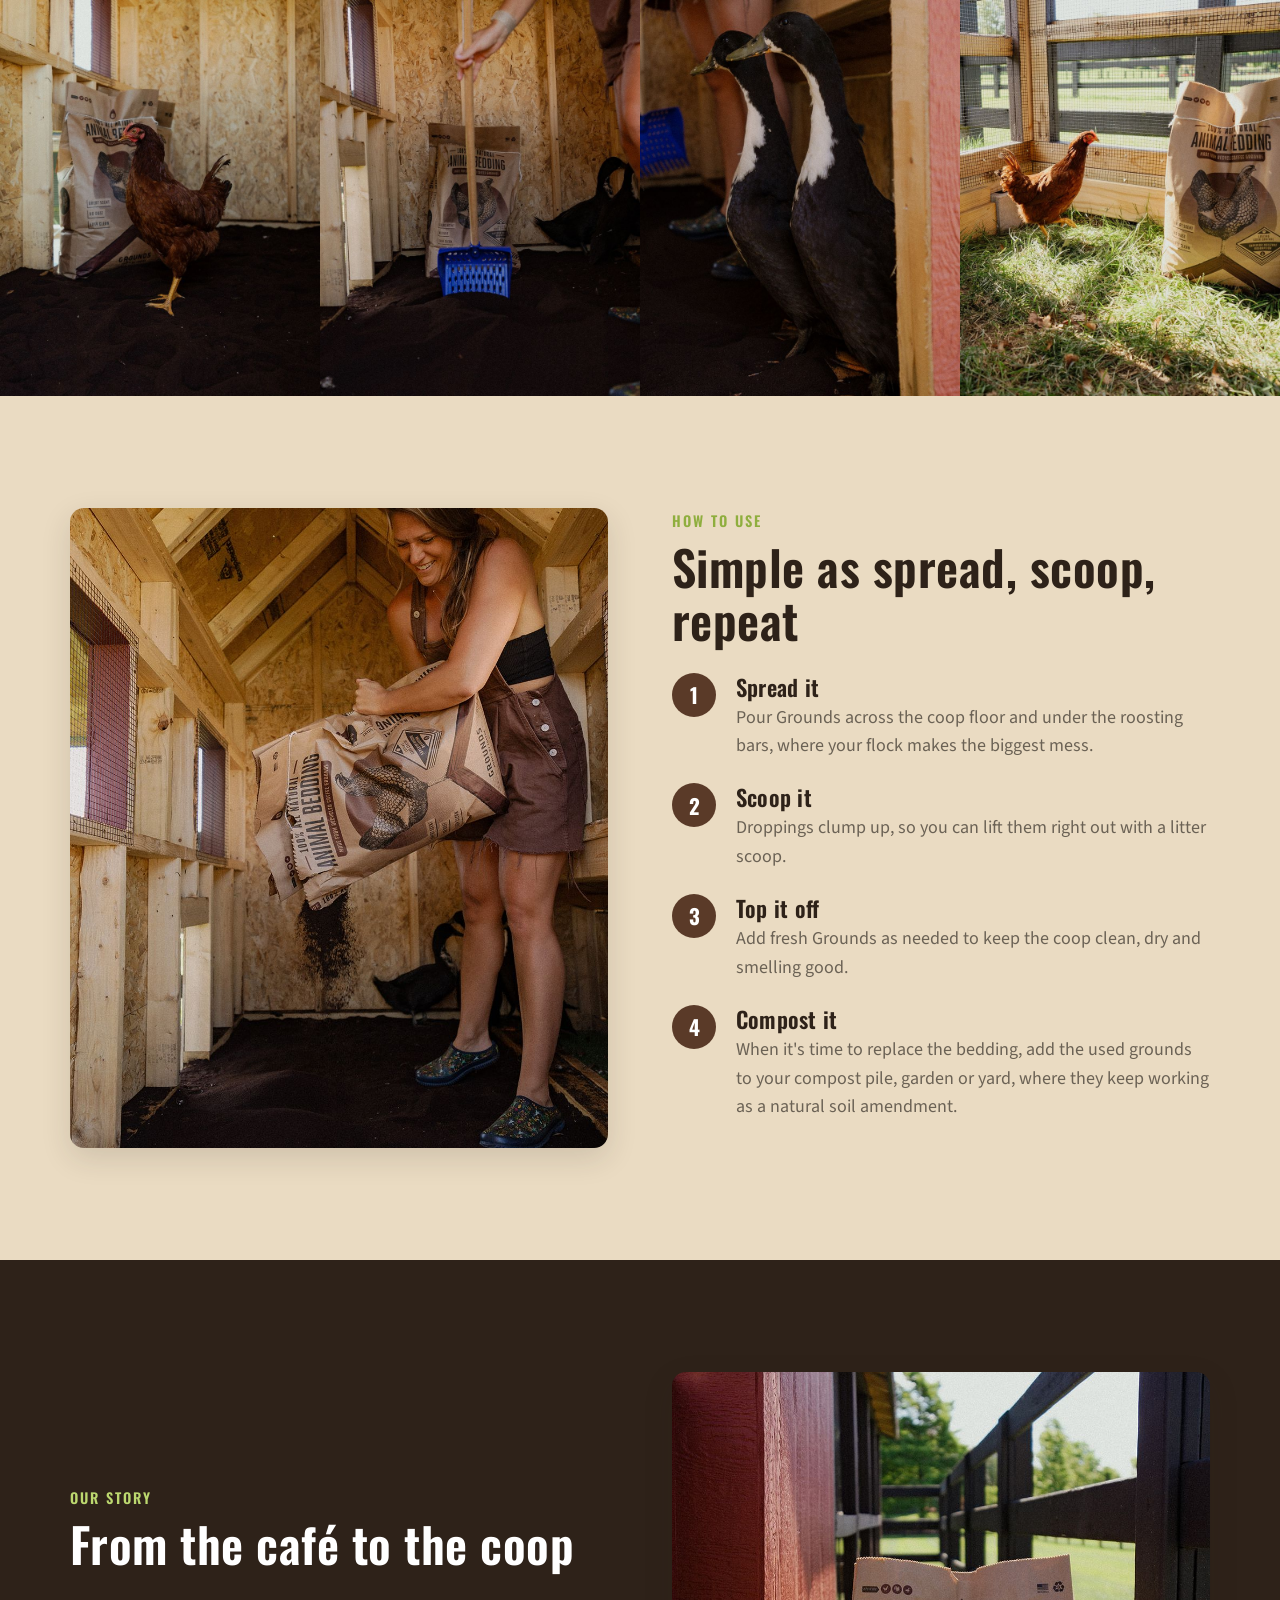
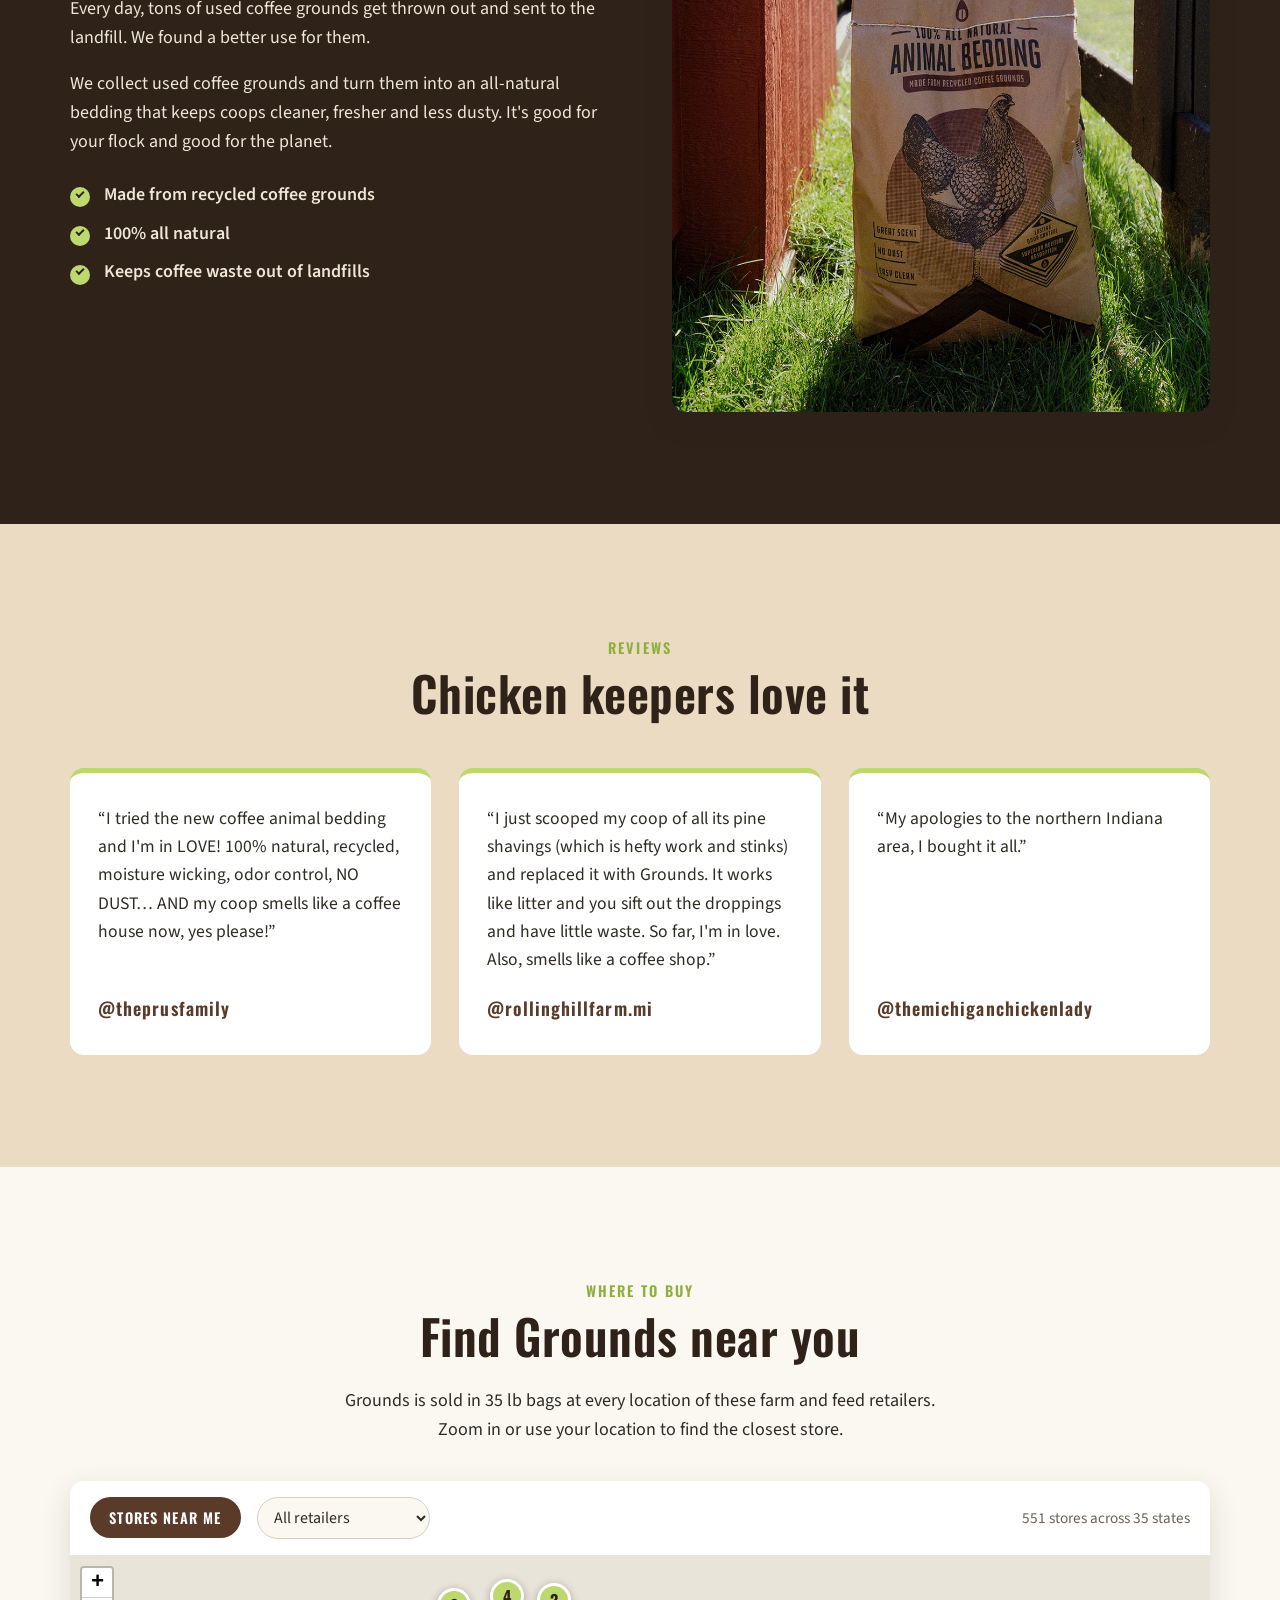
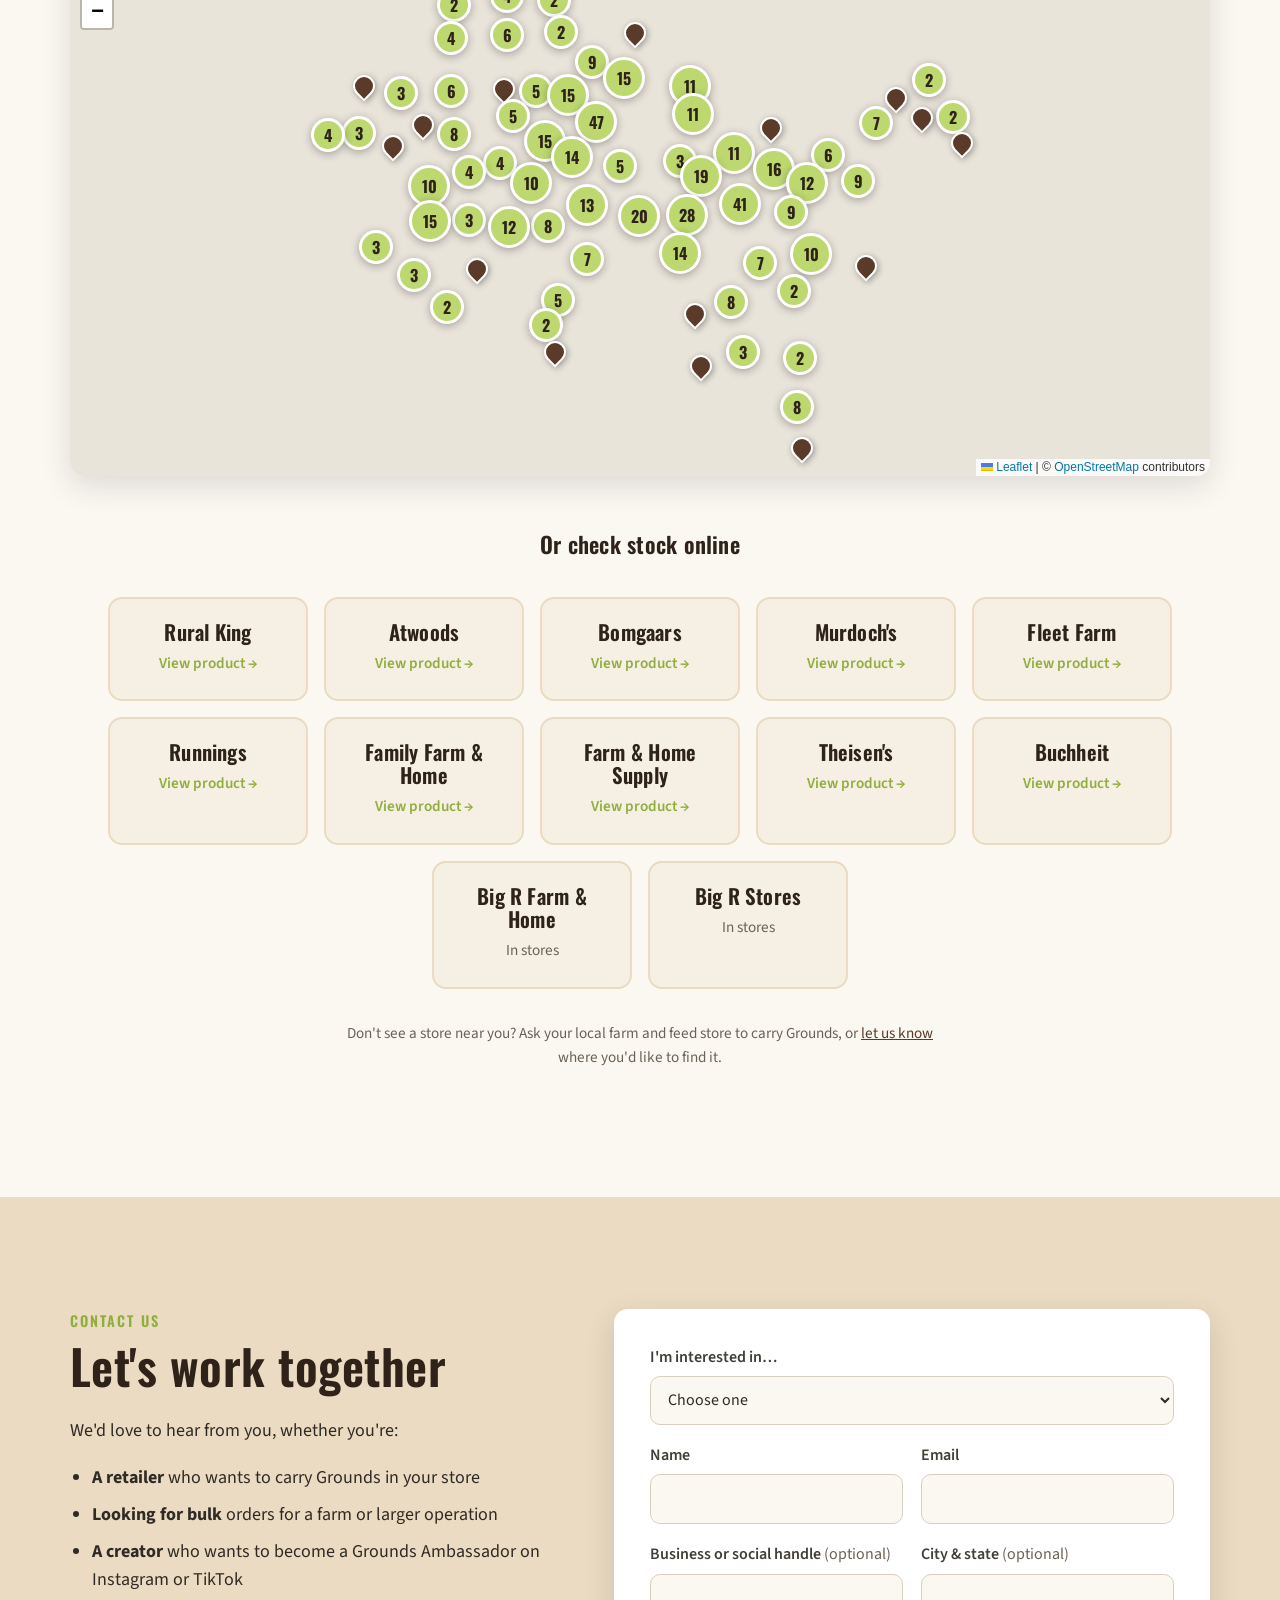
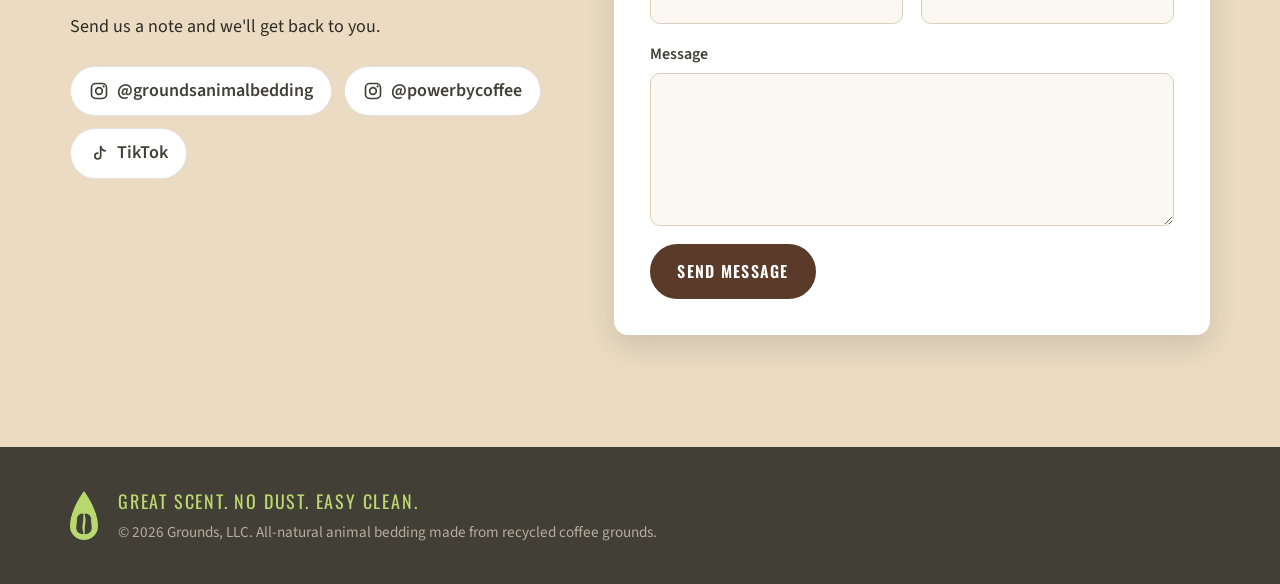
==== commit 0732a24c: "Add Big R Stores to retailer list and store map Co-Authored-By: Claude Opus 5.5 <noreply@anthropic.c" ====
--- a/index.html
+++ b/index.html
@@ -204,6 +204,7 @@
           <li class="store"><a href="https://www.theisens.com/products/grounds-llc-recycled-coffee-animal-bedding35-lbs" target="_blank" rel="noopener"><h3>Theisen's</h3><span>View product &rarr;</span></a></li>
           <li class="store"><a href="https://www.buchheits.com/p/grounds-recycled-coffee-grounds-animal-bedding-1-cu-ft" target="_blank" rel="noopener"><h3>Buchheit</h3><span>View product &rarr;</span></a></li>
           <li class="store"><div><h3>Big R Farm &amp; Home</h3><span>In stores</span></div></li>
+          <li class="store"><div><h3>Big R Stores</h3><span>In stores</span></div></li>
         </ul>
         <p class="center narrow small">Don't see a store near you? Ask your local farm and feed store to carry Grounds, or <a href="#contact">let us know</a> where you'd like to find it.</p>
       </div>
